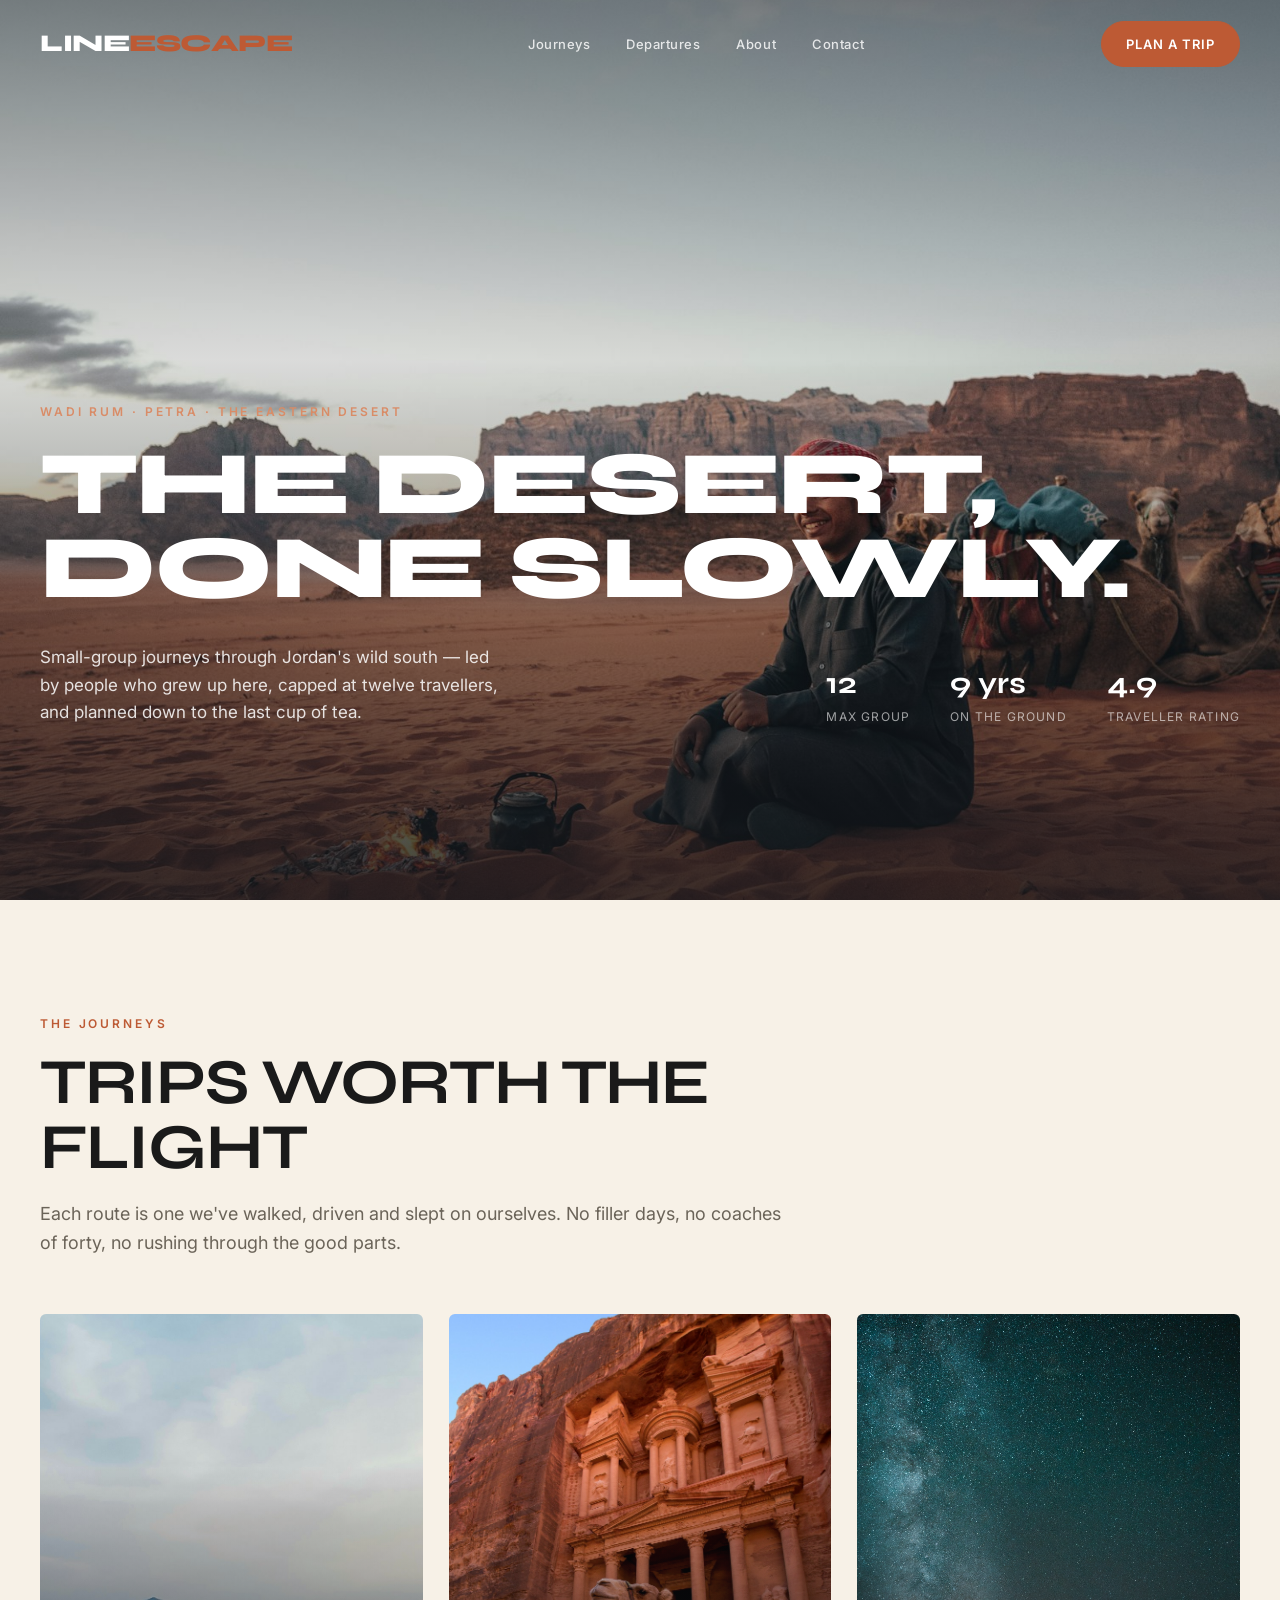
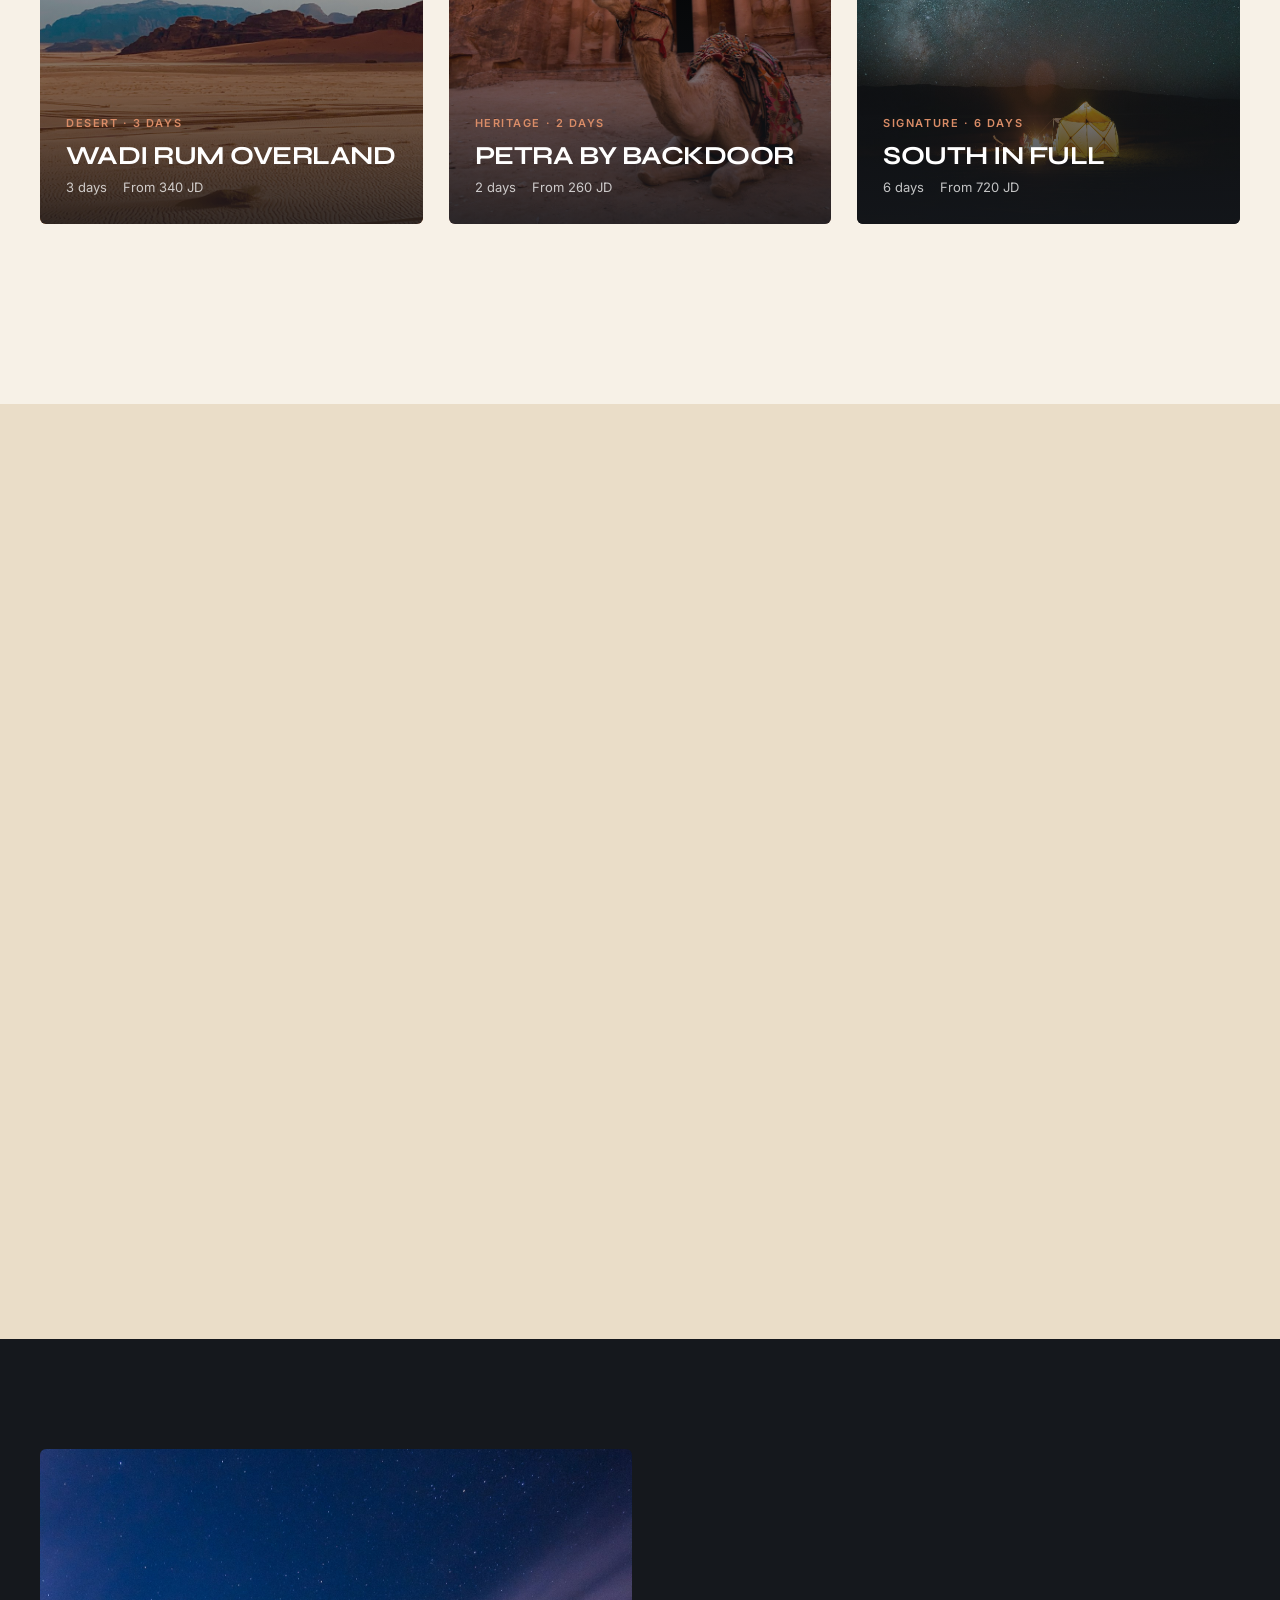
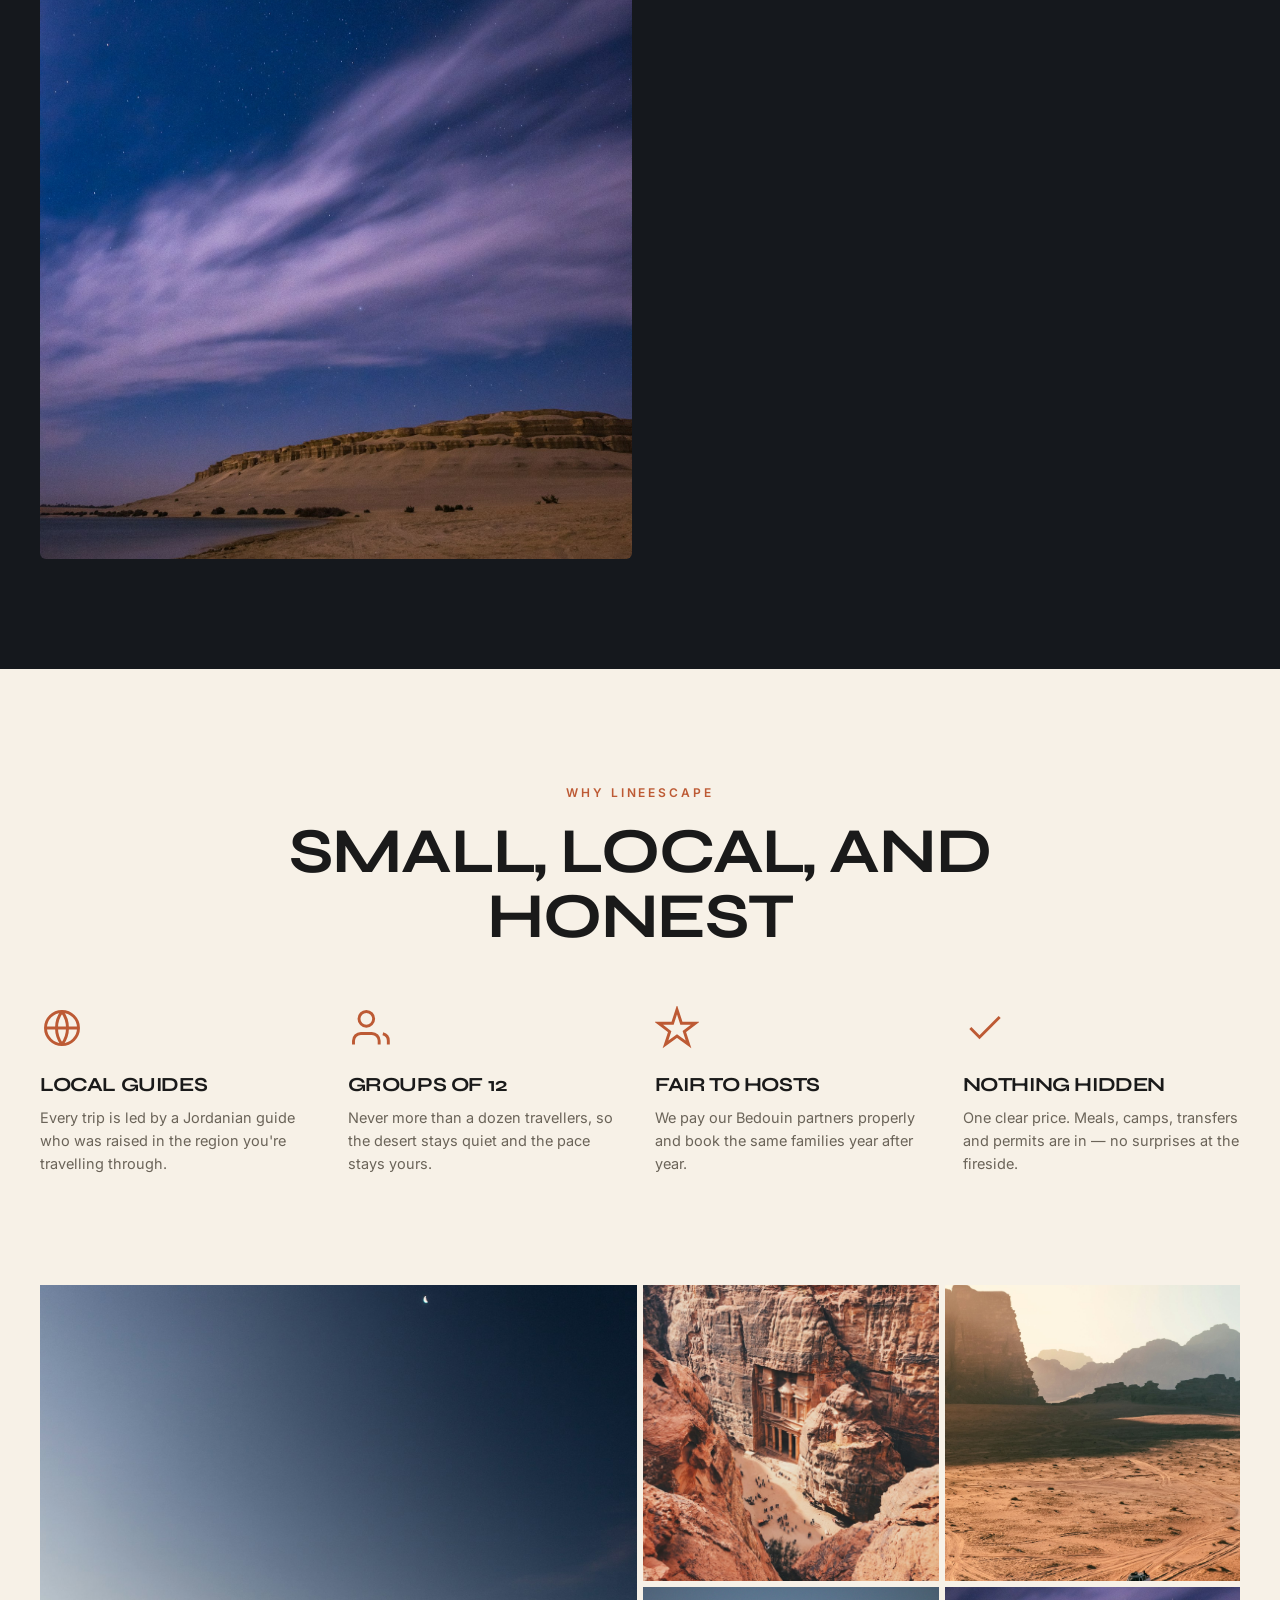
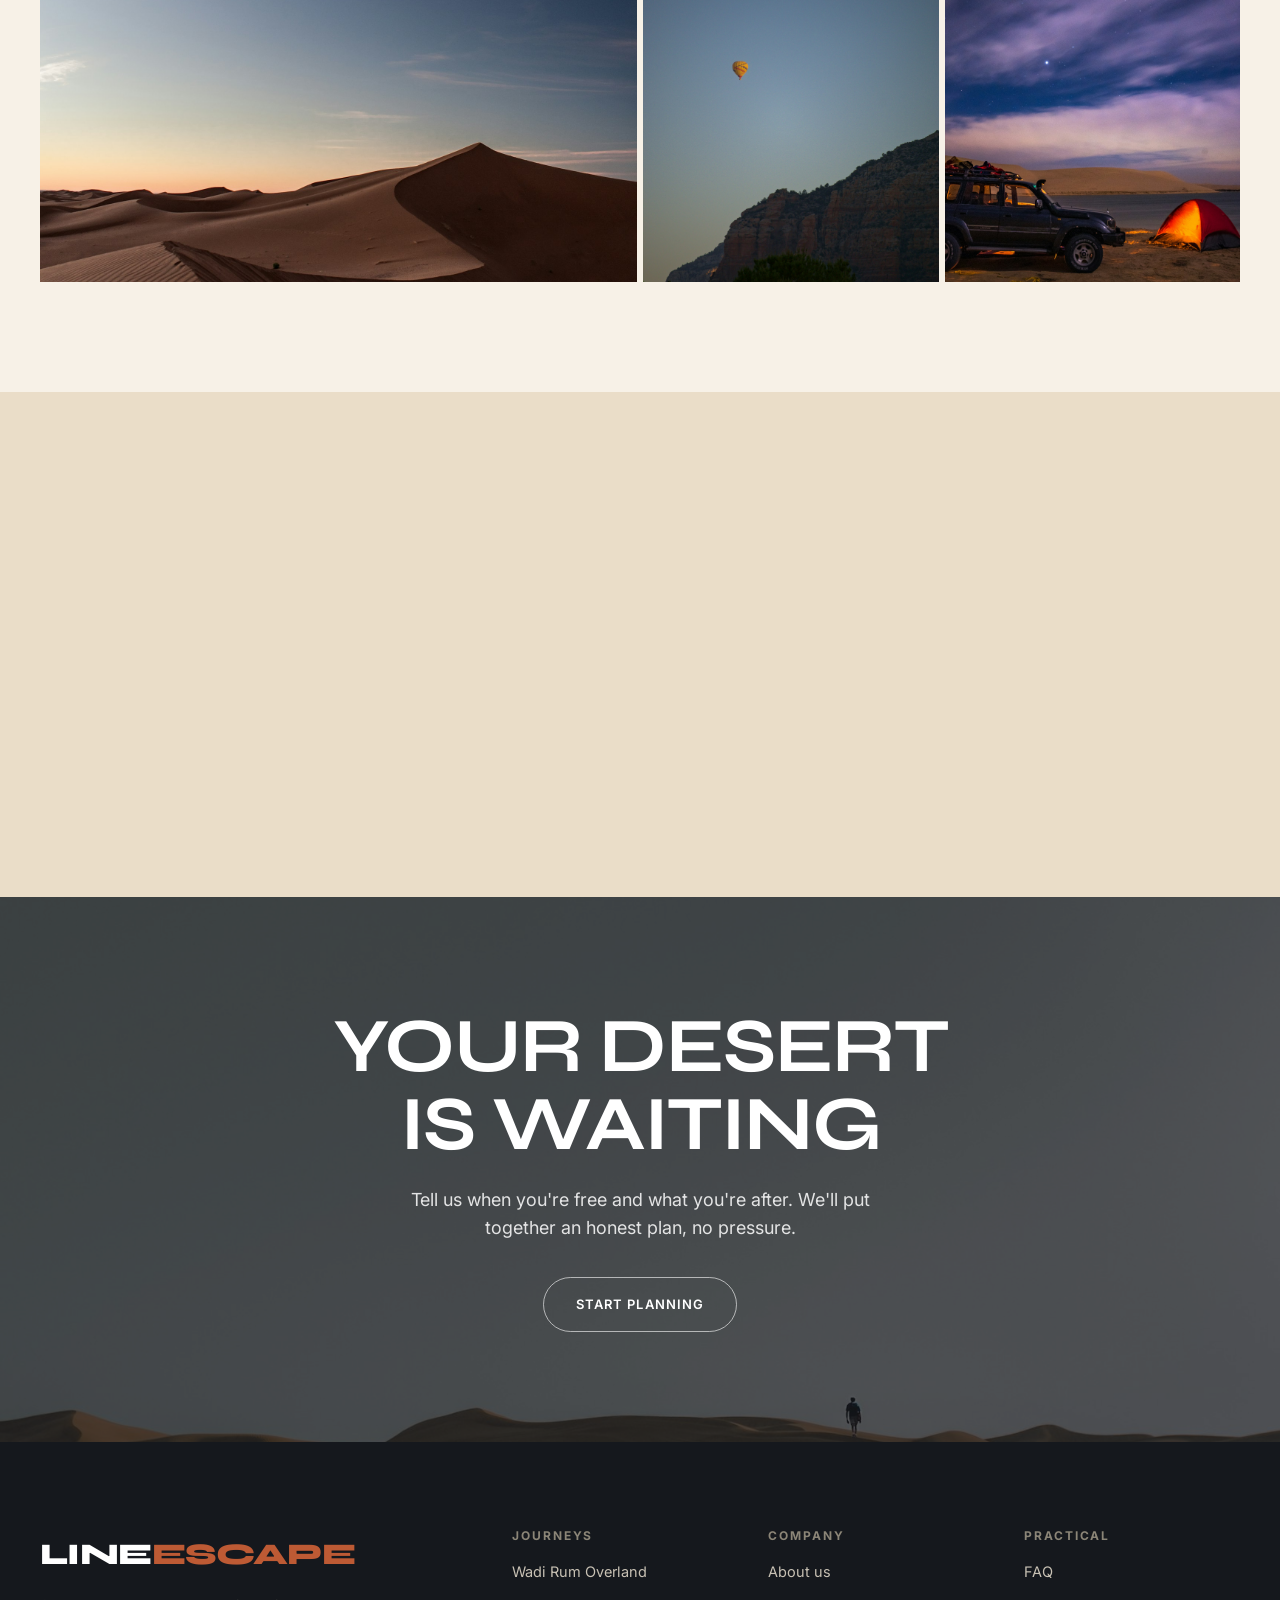
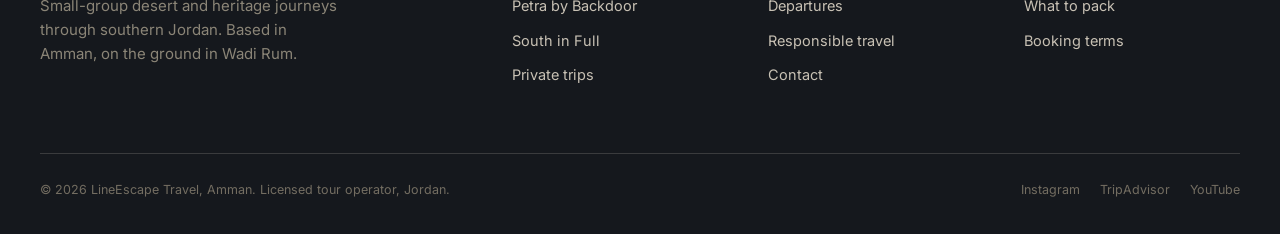
==== index.html @ 5ccf2f3d "LineEscape — desert & heritage journeys Home, journeys, departures calendar, about and enquiry. Stat" ====
<!DOCTYPE html>
<html lang="en">
<head>
<meta charset="UTF-8">
<meta name="viewport" content="width=device-width, initial-scale=1.0">
<title>LineEscape — Small-Group Desert & Heritage Journeys in Jordan</title>
<meta name="description" content="LineEscape runs small-group journeys through Wadi Rum, Petra and the Jordanian desert. Guided by locals, capped at twelve travellers, planned to the last detail.">
<meta property="og:title" content="LineEscape — Desert & Heritage Journeys">
<meta property="og:image" content="assets/img/rum-1.jpg">
<meta name="theme-color" content="#15181d">
<link rel="icon" href="assets/favicon.svg" type="image/svg+xml">
<link rel="preconnect" href="https://fonts.googleapis.com">
<link rel="preconnect" href="https://fonts.gstatic.com" crossorigin>
<link href="https://fonts.googleapis.com/css2?family=Syne:wght@600;700;800&family=Inter:wght@400;500;600&display=swap" rel="stylesheet">
<link rel="stylesheet" href="assets/css/style.css">
</head>
<body>
<header>
  <div class="wrap nav">
    <button class="burger" aria-label="Menu"><span></span><span></span><span></span></button>
    <a href="index.html" class="brand-word">Line<span>Escape</span></a>
    <nav class="nav-links">
      <a href="experiences.html">Journeys</a>
      <a href="departures.html">Departures</a>
      <a href="about.html">About</a>
      <a href="enquire.html">Contact</a>
    </nav>
    <a href="enquire.html" class="btn">Plan a trip</a>
  </div>
</header>

<!-- HERO -->
<section class="hero">
  <div class="hero-bg"><img src="assets/img/rum-1.jpg" alt="Wadi Rum desert"></div>
  <div class="wrap hero-in">
    <span class="eyebrow">Wadi Rum · Petra · The Eastern Desert</span>
    <h1 class="big">The desert,<br>done slowly.</h1>
    <div class="hero-foot">
      <p>Small-group journeys through Jordan's wild south — led by people who grew up here, capped at twelve travellers, and planned down to the last cup of tea.</p>
      <div class="hero-scroll">
        <div class="hero-stat"><div class="n">12</div><div class="l">Max group</div></div>
        <div class="hero-stat"><div class="n">9 yrs</div><div class="l">On the ground</div></div>
        <div class="hero-stat"><div class="n">4.9</div><div class="l">Traveller rating</div></div>
      </div>
    </div>
  </div>
</section>

<!-- FEATURED JOURNEYS -->
<section>
  <div class="wrap">
    <div class="sec-head">
      <span class="eyebrow" data-r>The journeys</span>
      <h2 data-r>Trips worth the flight</h2>
      <p data-r>Each route is one we've walked, driven and slept on ourselves. No filler days, no coaches of forty, no rushing through the good parts.</p>
    </div>
    <div class="exp-grid">
      <article class="exp" data-r><img src="assets/img/rum-2.jpg" alt="">
        <div class="exp-body"><span class="exp-tag">Desert · 3 days</span><h3>Wadi Rum Overland</h3><div class="exp-meta"><span>3 days</span><span>From 340 JD</span></div></div>
      </article>
      <article class="exp" data-r><img src="assets/img/petra-1.jpg" alt="">
        <div class="exp-body"><span class="exp-tag">Heritage · 2 days</span><h3>Petra by Backdoor</h3><div class="exp-meta"><span>2 days</span><span>From 260 JD</span></div></div>
      </article>
      <article class="exp" data-r><img src="assets/img/camp-1.jpg" alt="">
        <div class="exp-body"><span class="exp-tag">Signature · 6 days</span><h3>South in Full</h3><div class="exp-meta"><span>6 days</span><span>From 720 JD</span></div></div>
      </article>
    </div>
    <div style="margin-top:44px" data-r><a href="experiences.html" class="arrow-link">See all journeys <svg viewBox="0 0 24 24" fill="none" stroke="currentColor" stroke-width="2"><path d="M5 12h14M13 6l6 6-6 6"/></svg></a></div>
  </div>
</section>

<!-- DEPARTURES PREVIEW -->
<section style="background:var(--sand);padding-top:100px">
  <div class="wrap">
    <div class="sec-head">
      <span class="eyebrow" data-r>Upcoming departures</span>
      <h2 data-r>Fixed dates, small groups</h2>
      <p data-r>These are our set departures — join one and you'll travel with a handful of others. Prefer to go privately? We arrange dates on request.</p>
    </div>
    <div data-r>
      <div class="dep-row" data-type="desert">
        <div class="dep-date"><div class="d">14</div><div class="m">Sep</div></div>
        <div class="dep-name"><h3>Wadi Rum Overland</h3><p>Rum village → Burdah arch → night camp</p></div>
        <div class="dep-len">3 days</div>
        <div class="dep-spots low">3 spots left</div>
        <div class="dep-price"><div class="p">340 JD</div><div class="per">per person</div></div>
      </div>
      <div class="dep-row" data-type="heritage">
        <div class="dep-date"><div class="d">22</div><div class="m">Sep</div></div>
        <div class="dep-name"><h3>Petra by Backdoor</h3><p>The trail into Petra from the north</p></div>
        <div class="dep-len">2 days</div>
        <div class="dep-spots few">6 spots left</div>
        <div class="dep-price"><div class="p">260 JD</div><div class="per">per person</div></div>
      </div>
      <div class="dep-row" data-type="signature">
        <div class="dep-date"><div class="d">05</div><div class="m">Oct</div></div>
        <div class="dep-name"><h3>South in Full</h3><p>Dana → Petra → Wadi Rum → Aqaba</p></div>
        <div class="dep-len">6 days</div>
        <div class="dep-spots">Available</div>
        <div class="dep-price"><div class="p">720 JD</div><div class="per">per person</div></div>
      </div>
    </div>
    <div style="margin-top:44px" data-r><a href="departures.html" class="btn btn-dark">View the full calendar</a></div>
  </div>
</section>

<!-- FEATURE -->
<section class="feature">
  <div class="wrap fsplit">
    <div class="fsplit-media" data-r><img src="assets/img/camp-2.jpg" alt="Desert camp under stars"></div>
    <div data-r>
      <span class="eyebrow">The nights</span>
      <h2>Sleep under a<br>million stars</h2>
      <p>Our camps aren't the floodlit resorts you'll see on a coach tour. They're small, quiet, and set where the light pollution ends — proper black sky, a fire, and dinner cooked in the sand the old way.</p>
      <p>Bedouin hosts we've worked with for years, mattresses you'll actually sleep on, and morning coffee before the heat arrives.</p>
      <a href="experiences.html" class="arrow-link" style="color:var(--terra-soft)">How we travel <svg viewBox="0 0 24 24" fill="none" stroke="currentColor" stroke-width="2"><path d="M5 12h14M13 6l6 6-6 6"/></svg></a>
    </div>
  </div>
</section>

<!-- WHY -->
<section>
  <div class="wrap">
    <div class="sec-head center"><span class="eyebrow" data-r>Why LineEscape</span><h2 data-r>Small, local, and honest</h2></div>
    <div class="why-grid">
      <div class="why" data-r><svg class="ic" viewBox="0 0 24 24" fill="none" stroke="currentColor" stroke-width="1.6"><circle cx="12" cy="12" r="9"/><path d="M12 3a15 15 0 0 1 0 18M12 3a15 15 0 0 0 0 18M3 12h18"/></svg><h3>Local guides</h3><p>Every trip is led by a Jordanian guide who was raised in the region you're travelling through.</p></div>
      <div class="why" data-r><svg class="ic" viewBox="0 0 24 24" fill="none" stroke="currentColor" stroke-width="1.6"><path d="M17 21v-2a4 4 0 0 0-4-4H7a4 4 0 0 0-4 4v2"/><circle cx="10" cy="7" r="4"/><path d="M22 21v-2a4 4 0 0 0-3-3.87"/></svg><h3>Groups of 12</h3><p>Never more than a dozen travellers, so the desert stays quiet and the pace stays yours.</p></div>
      <div class="why" data-r><svg class="ic" viewBox="0 0 24 24" fill="none" stroke="currentColor" stroke-width="1.6"><path d="M12 2l2.4 7.4H22l-6 4.5 2.3 7.1-6.3-4.6L5.7 21 8 14 2 9.4h7.6z"/></svg><h3>Fair to hosts</h3><p>We pay our Bedouin partners properly and book the same families year after year.</p></div>
      <div class="why" data-r><svg class="ic" viewBox="0 0 24 24" fill="none" stroke="currentColor" stroke-width="1.6"><path d="M20 6L9 17l-5-5"/></svg><h3>Nothing hidden</h3><p>One clear price. Meals, camps, transfers and permits are in — no surprises at the fireside.</p></div>
    </div>
  </div>
</section>

<!-- GALLERY STRIP -->
<section style="padding-top:0">
  <div class="wrap">
    <div class="strip">
      <a href="#"><img src="assets/img/dune-1.jpg" alt=""></a>
      <a href="#"><img src="assets/img/petra-2.jpg" alt=""></a>
      <a href="#"><img src="assets/img/rum-3.jpg" alt=""></a>
      <a href="#"><img src="assets/img/balloon-1.jpg" alt=""></a>
      <a href="#"><img src="assets/img/camp-3.jpg" alt=""></a>
    </div>
  </div>
</section>

<!-- TESTIMONIAL -->
<section style="background:var(--sand)">
  <div class="wrap tquote">
    <span class="eyebrow" data-r>From the road</span>
    <blockquote data-r style="margin-top:20px">“We've done a lot of trips. This is the first one where it felt like we were being shown a place, not sold one. Our guide Aymen made the whole thing.”</blockquote>
    <cite data-r>Sara & Tom — travelled the South in Full route, 2025</cite>
  </div>
</section>

<!-- CTA -->
<section class="cta">
  <div class="cta-bg"><img src="assets/img/dune-2.jpg" alt=""></div>
  <div class="wrap cta-in">
    <h2 data-r>Your desert<br>is waiting</h2>
    <p data-r>Tell us when you're free and what you're after. We'll put together an honest plan, no pressure.</p>
    <div data-r><a href="enquire.html" class="btn btn-out">Start planning</a></div>
  </div>
</section>

<footer>
  <div class="wrap">
    <div class="foot-top">
      <div class="foot-brand"><span class="brand-word">Line<span style="color:var(--terra)">Escape</span></span><p>Small-group desert and heritage journeys through southern Jordan. Based in Amman, on the ground in Wadi Rum.</p></div>
      <div class="foot-col"><h4>Journeys</h4><a href="experiences.html">Wadi Rum Overland</a><a href="experiences.html">Petra by Backdoor</a><a href="experiences.html">South in Full</a><a href="experiences.html">Private trips</a></div>
      <div class="foot-col"><h4>Company</h4><a href="about.html">About us</a><a href="departures.html">Departures</a><a href="about.html">Responsible travel</a><a href="enquire.html">Contact</a></div>
      <div class="foot-col"><h4>Practical</h4><a href="enquire.html">FAQ</a><a href="enquire.html">What to pack</a><a href="enquire.html">Booking terms</a></div>
    </div>
    <div class="foot-bottom"><span>© <span data-year>2026</span> LineEscape Travel, Amman. Licensed tour operator, Jordan.</span><div class="socials"><a href="#">Instagram</a><a href="#">TripAdvisor</a><a href="#">YouTube</a></div></div>
  </div>
</footer>
<script src="assets/js/main.js"></script>
</body>
</html>
---- assets/css/style.css ----
/* LineEscape — desert & heritage journeys. Design system. */
:root{
  --paper:#f7f1e7; --sand:#eaddc8; --dune:#d8c3a2; --night:#15181d; --night-2:#1e232b;
  --terra:#bd5a34; --terra-soft:#d98c67; --ink:#1a1a1a; --muted:#6b6459; --cream:#efe6d6;
  --line:rgba(26,26,26,.14); --line-d:rgba(247,241,231,.16);
  --disp:"Syne",system-ui,sans-serif; --sans:"Inter",system-ui,sans-serif;
  --wrap:1280px; --ease:cubic-bezier(.19,1,.22,1);
}
*{margin:0;padding:0;box-sizing:border-box}
html{scroll-behavior:smooth}
body{font-family:var(--sans);background:var(--paper);color:var(--ink);line-height:1.6;-webkit-font-smoothing:antialiased}
img{display:block;max-width:100%}
a{color:inherit;text-decoration:none}
.wrap{max-width:var(--wrap);margin:0 auto;padding:0 40px}
h1,h2,h3,h4{font-family:var(--disp);font-weight:700;line-height:1.02;letter-spacing:-.02em}
.eyebrow{font-family:var(--sans);font-size:12px;letter-spacing:.24em;text-transform:uppercase;color:var(--terra);font-weight:600}
.big{font-size:clamp(44px,7vw,104px);font-weight:800;text-transform:uppercase;letter-spacing:-.03em;line-height:.94}

.btn{display:inline-flex;align-items:center;gap:10px;font-family:var(--sans);font-size:13px;font-weight:600;letter-spacing:.08em;text-transform:uppercase;padding:16px 32px;border-radius:100px;background:var(--terra);color:#fff;border:1.5px solid var(--terra);cursor:pointer;transition:.4s var(--ease)}
.btn:hover{background:transparent;color:var(--terra)}
.btn-dark{background:var(--night);border-color:var(--night);color:var(--paper)}
.btn-dark:hover{background:transparent;color:var(--night)}
.btn-out{background:transparent;color:#fff;border-color:rgba(255,255,255,.6)}
.btn-out:hover{background:#fff;color:var(--night);border-color:#fff}
.arrow-link{display:inline-flex;align-items:center;gap:8px;font-size:13px;font-weight:600;letter-spacing:.08em;text-transform:uppercase}
.arrow-link svg{width:16px;height:16px;transition:transform .35s var(--ease)}
.arrow-link:hover svg{transform:translateX(5px)}

/* header */
header{position:absolute;top:0;left:0;right:0;z-index:50}
header.solid{position:sticky;background:var(--night);border-bottom:1px solid var(--line-d)}
.nav{display:flex;align-items:center;justify-content:space-between;height:88px;color:#fff}
.brand-word{font-family:var(--disp);font-weight:800;font-size:24px;letter-spacing:-.02em;text-transform:uppercase}
.brand-word span{color:var(--terra)}
.nav-links{display:flex;gap:36px}
.nav-links a{font-size:13px;font-weight:500;letter-spacing:.04em;color:rgba(255,255,255,.82);transition:.3s}
.nav-links a:hover,.nav-links a.active{color:#fff}
.nav .btn{padding:12px 24px}
.burger{display:none;flex-direction:column;gap:5px;background:none;border:none;cursor:pointer;padding:6px}
.burger span{width:26px;height:2px;background:#fff}

/* hero */
.hero{position:relative;min-height:100vh;display:flex;align-items:flex-end;color:#fff;overflow:hidden}
.hero-bg{position:absolute;inset:0}
.hero-bg img{width:100%;height:100%;object-fit:cover}
.hero-bg::after{content:"";position:absolute;inset:0;background:linear-gradient(180deg,rgba(21,24,29,.5) 0%,rgba(21,24,29,.15) 40%,rgba(21,24,29,.82) 100%)}
.hero-in{position:relative;z-index:2;padding-bottom:64px;width:100%}
.hero-in .eyebrow{color:var(--terra-soft)}
.hero h1{margin:18px 0 0}
.hero-foot{display:flex;justify-content:space-between;align-items:flex-end;gap:30px;margin-top:34px;flex-wrap:wrap}
.hero-foot p{max-width:42ch;font-size:17px;color:rgba(255,255,255,.85)}
.hero-scroll{display:flex;gap:40px}
.hero-stat .n{font-family:var(--disp);font-weight:700;font-size:30px}
.hero-stat .l{font-size:12px;letter-spacing:.1em;text-transform:uppercase;color:rgba(255,255,255,.6)}

section{padding:110px 0}
.sec-head{max-width:760px;margin-bottom:56px}
.sec-head.center{margin-left:auto;margin-right:auto;text-align:center}
.sec-head h2{font-size:clamp(34px,5vw,64px);text-transform:uppercase;margin:14px 0 0}
.sec-head p{font-size:18px;color:var(--muted);margin-top:20px}

/* experience cards */
.exp-grid{display:grid;grid-template-columns:repeat(3,1fr);gap:26px}
.exp{position:relative;border-radius:6px;overflow:hidden;aspect-ratio:3/4;color:#fff;display:flex;flex-direction:column;justify-content:flex-end;cursor:pointer}
.exp img{position:absolute;inset:0;width:100%;height:100%;object-fit:cover;transition:transform 1.2s var(--ease)}
.exp::after{content:"";position:absolute;inset:0;background:linear-gradient(180deg,transparent 30%,rgba(21,24,29,.85))}
.exp:hover img{transform:scale(1.07)}
.exp-body{position:relative;z-index:2;padding:26px}
.exp-tag{display:inline-block;font-size:11px;letter-spacing:.14em;text-transform:uppercase;color:var(--terra-soft);margin-bottom:10px;font-weight:600}
.exp h3{font-size:26px;text-transform:uppercase;margin-bottom:8px}
.exp-meta{font-size:13px;color:rgba(255,255,255,.75);display:flex;gap:16px}

/* big split */
.feature{background:var(--night);color:var(--paper)}
.feature .eyebrow{color:var(--terra-soft)}
.fsplit{display:grid;grid-template-columns:1.1fr 1fr;gap:70px;align-items:center}
.fsplit-media{aspect-ratio:5/6;border-radius:6px;overflow:hidden}
.fsplit-media img{width:100%;height:100%;object-fit:cover}
.fsplit h2{font-size:clamp(32px,4.4vw,56px);text-transform:uppercase;margin:16px 0 22px}
.fsplit p{color:rgba(247,241,231,.72);margin-bottom:18px}

/* departures / calendar */
.dep-tabs{display:flex;gap:8px;flex-wrap:wrap;margin-bottom:36px}
.dep-tabs button{font-family:var(--sans);font-size:13px;font-weight:600;letter-spacing:.04em;padding:11px 22px;border-radius:100px;border:1.5px solid var(--line);background:transparent;color:var(--muted);cursor:pointer;transition:.3s}
.dep-tabs button.on,.dep-tabs button:hover{background:var(--night);color:#fff;border-color:var(--night)}
.dep-row{display:grid;grid-template-columns:120px 1fr 150px 130px 150px;align-items:center;gap:24px;padding:26px 8px;border-top:1px solid var(--line);transition:background .3s}
.dep-row:last-child{border-bottom:1px solid var(--line)}
.dep-row:hover{background:var(--sand)}
.dep-date{font-family:var(--disp);font-weight:700}
.dep-date .d{font-size:30px;line-height:1}
.dep-date .m{font-size:13px;letter-spacing:.1em;text-transform:uppercase;color:var(--muted)}
.dep-name h3{font-size:22px;text-transform:uppercase;margin-bottom:4px}
.dep-name p{font-size:13.5px;color:var(--muted)}
.dep-len{font-size:14px;color:var(--muted)}
.dep-spots{font-size:13px;font-weight:600}
.dep-spots.low{color:var(--terra)}
.dep-spots.few{color:#b8860b}
.dep-price{text-align:right}
.dep-price .p{font-family:var(--disp);font-weight:700;font-size:22px}
.dep-price .per{font-size:12px;color:var(--muted)}
.dep-cta{text-align:right}

/* why / steps */
.why-grid{display:grid;grid-template-columns:repeat(4,1fr);gap:30px}
.why h3{font-size:20px;text-transform:uppercase;margin:18px 0 10px}
.why p{font-size:14.5px;color:var(--muted)}
.why .ic{width:44px;height:44px;color:var(--terra)}
.feature .why p{color:rgba(247,241,231,.7)}
.feature .why-grid{border-top:1px solid var(--line-d);padding-top:48px}

/* gallery strip */
.strip{display:grid;grid-template-columns:repeat(4,1fr);gap:6px}
.strip img{width:100%;height:100%;aspect-ratio:1;object-fit:cover}
.strip a:first-child{grid-column:span 2;grid-row:span 2}

/* testimonial */
.tquote{max-width:900px;margin:0 auto;text-align:center}
.tquote blockquote{font-family:var(--disp);font-weight:600;font-size:clamp(24px,3.2vw,40px);line-height:1.2;text-transform:none}
.tquote cite{display:block;margin-top:28px;font-style:normal;font-size:12px;letter-spacing:.16em;text-transform:uppercase;color:var(--muted)}

/* CTA band */
.cta{position:relative;color:#fff;text-align:center;overflow:hidden}
.cta-bg{position:absolute;inset:0}
.cta-bg img{width:100%;height:100%;object-fit:cover}
.cta-bg::after{content:"";position:absolute;inset:0;background:rgba(21,24,29,.7)}
.cta-in{position:relative;z-index:2}
.cta h2{font-size:clamp(36px,6vw,80px);text-transform:uppercase;margin-bottom:22px}
.cta p{max-width:44ch;margin:0 auto 34px;color:rgba(255,255,255,.85);font-size:18px}

/* footer */
footer{background:var(--night);color:#c8c1b4;padding:88px 0 34px}
.foot-top{display:grid;grid-template-columns:2fr 1fr 1fr 1fr;gap:40px;padding-bottom:56px;border-bottom:1px solid var(--line-d)}
.foot-brand .brand-word{color:#fff;font-size:30px;margin-bottom:16px;display:inline-block}
.foot-brand p{color:#8b8577;max-width:34ch;font-size:15px}
.foot-col h4{font-family:var(--sans);font-size:12px;letter-spacing:.16em;text-transform:uppercase;color:#8b8577;margin-bottom:18px}
.foot-col a{display:block;color:#c8c1b4;font-size:14.5px;margin-bottom:11px;transition:.3s}
.foot-col a:hover{color:var(--terra-soft)}
.foot-bottom{display:flex;justify-content:space-between;padding-top:26px;font-size:12.5px;color:#736d61;flex-wrap:wrap;gap:12px}
.foot-bottom .socials{display:flex;gap:20px}

/* page hero */
.page-hero{background:var(--night);color:#fff;padding:150px 0 80px;text-align:center}
.page-hero .eyebrow{color:var(--terra-soft)}
.page-hero h1{font-size:clamp(44px,7vw,88px);text-transform:uppercase;margin:16px 0 14px}
.page-hero p{max-width:56ch;margin:0 auto;color:rgba(255,255,255,.8);font-size:18px}

/* forms */
.cgrid{display:grid;grid-template-columns:1fr 1fr;gap:70px}
.field{margin-bottom:20px}
.field label{display:block;font-size:12px;letter-spacing:.1em;text-transform:uppercase;color:var(--muted);margin-bottom:8px;font-weight:600}
.field input,.field textarea,.field select{width:100%;padding:14px 16px;border:1.5px solid var(--line);background:#fff;font:inherit;font-size:15px;border-radius:4px}
.field input:focus,.field textarea:focus,.field select:focus{outline:none;border-color:var(--terra)}
.info-row{display:flex;gap:14px;margin-bottom:26px}
.info-row svg{width:22px;height:22px;color:var(--terra);flex:none;margin-top:2px}
.info-row h4{font-family:var(--sans);font-size:13px;letter-spacing:.08em;text-transform:uppercase;margin-bottom:5px}
.info-row p{color:var(--muted);font-size:15px}

[data-r]{opacity:0;transform:translateY(26px);transition:opacity .9s var(--ease),transform .9s var(--ease)}
[data-r].in{opacity:1;transform:none}

@media(max-width:1000px){
  .exp-grid,.why-grid{grid-template-columns:repeat(2,1fr)}
  .fsplit,.cgrid{grid-template-columns:1fr;gap:40px}
  .dep-row{grid-template-columns:90px 1fr auto;gap:16px}
  .dep-len,.dep-spots{display:none}
  .foot-top{grid-template-columns:1fr 1fr}
}
@media(max-width:640px){
  .wrap{padding:0 22px}
  .nav-links,.nav .btn{display:none}
  .burger{display:flex}
  section{padding:72px 0}
  .exp-grid,.why-grid,.strip,.foot-top{grid-template-columns:1fr}
  .strip a:first-child{grid-column:auto;grid-row:auto}
  .dep-row{grid-template-columns:70px 1fr;gap:14px}
  .dep-price,.dep-cta{grid-column:2}
  .mobile-open .nav-links{display:flex;position:absolute;top:88px;left:0;right:0;flex-direction:column;background:var(--night);padding:24px 22px;gap:18px}
}
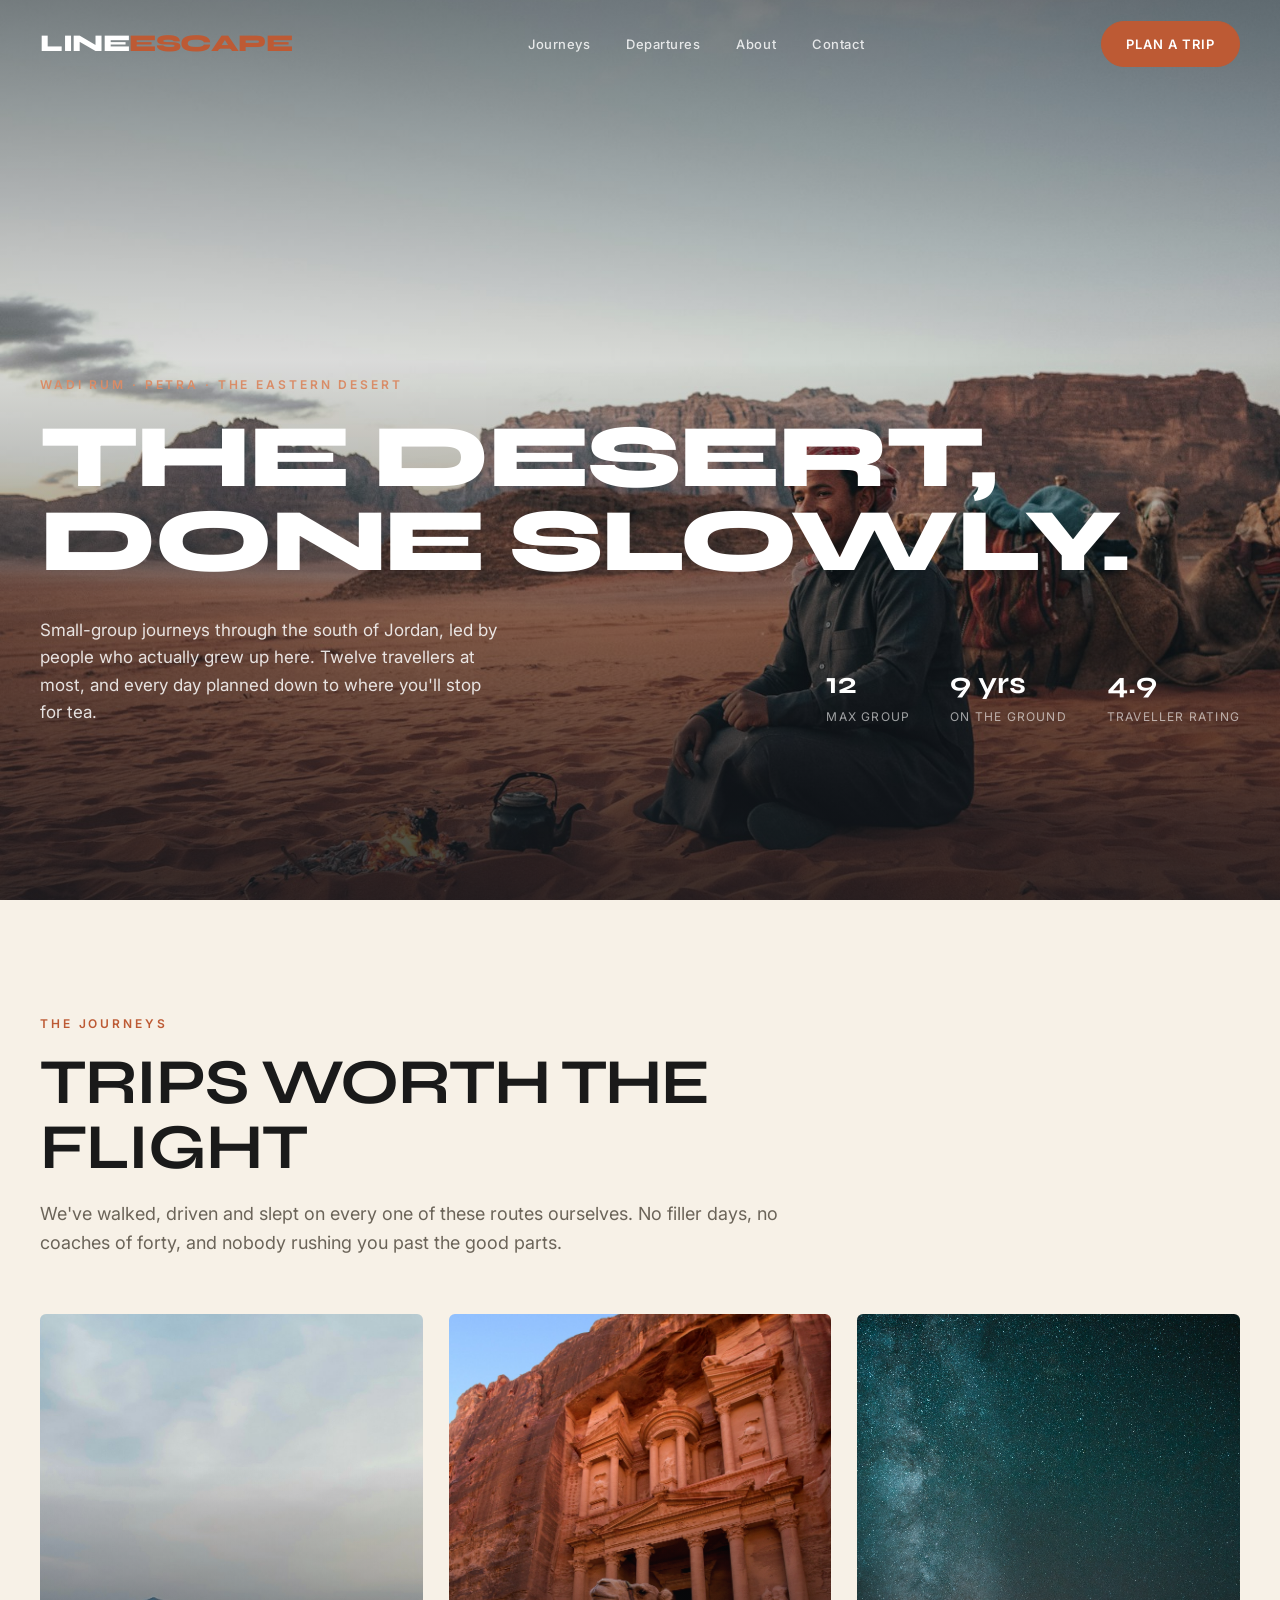
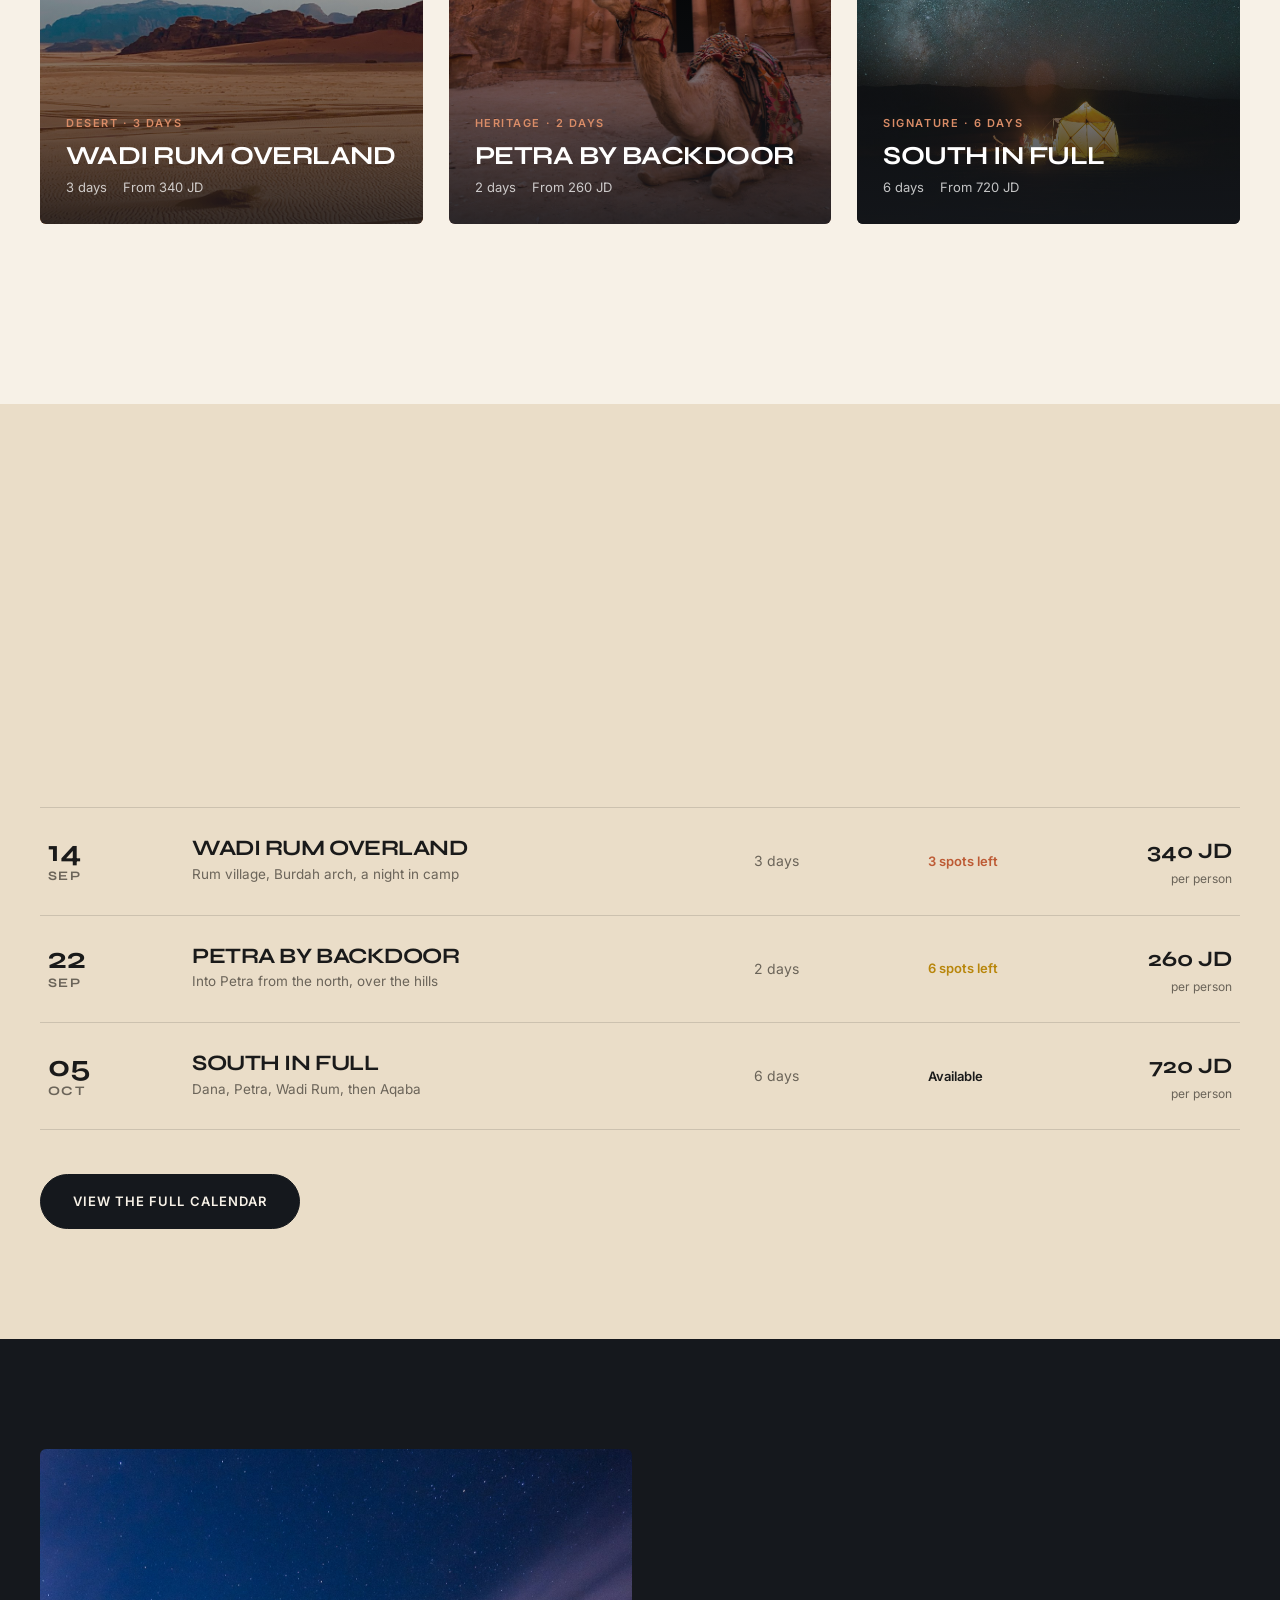
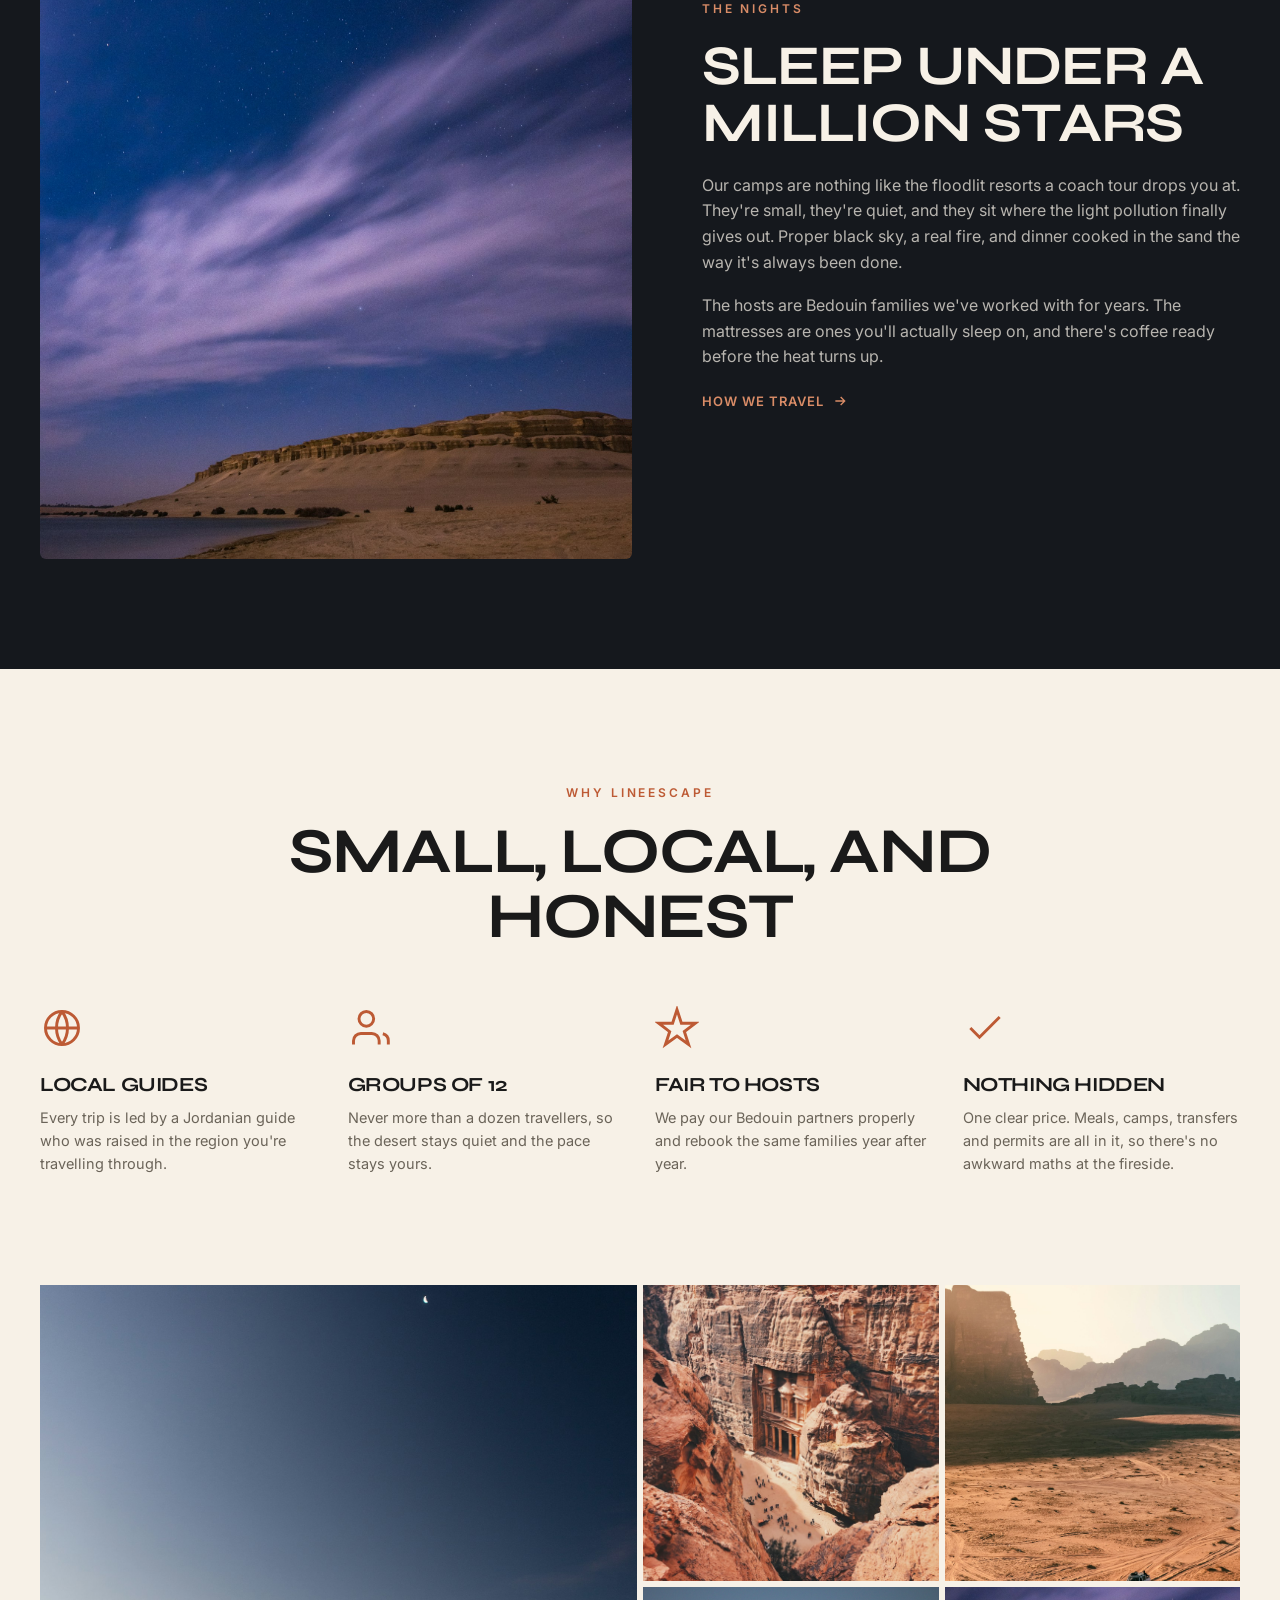
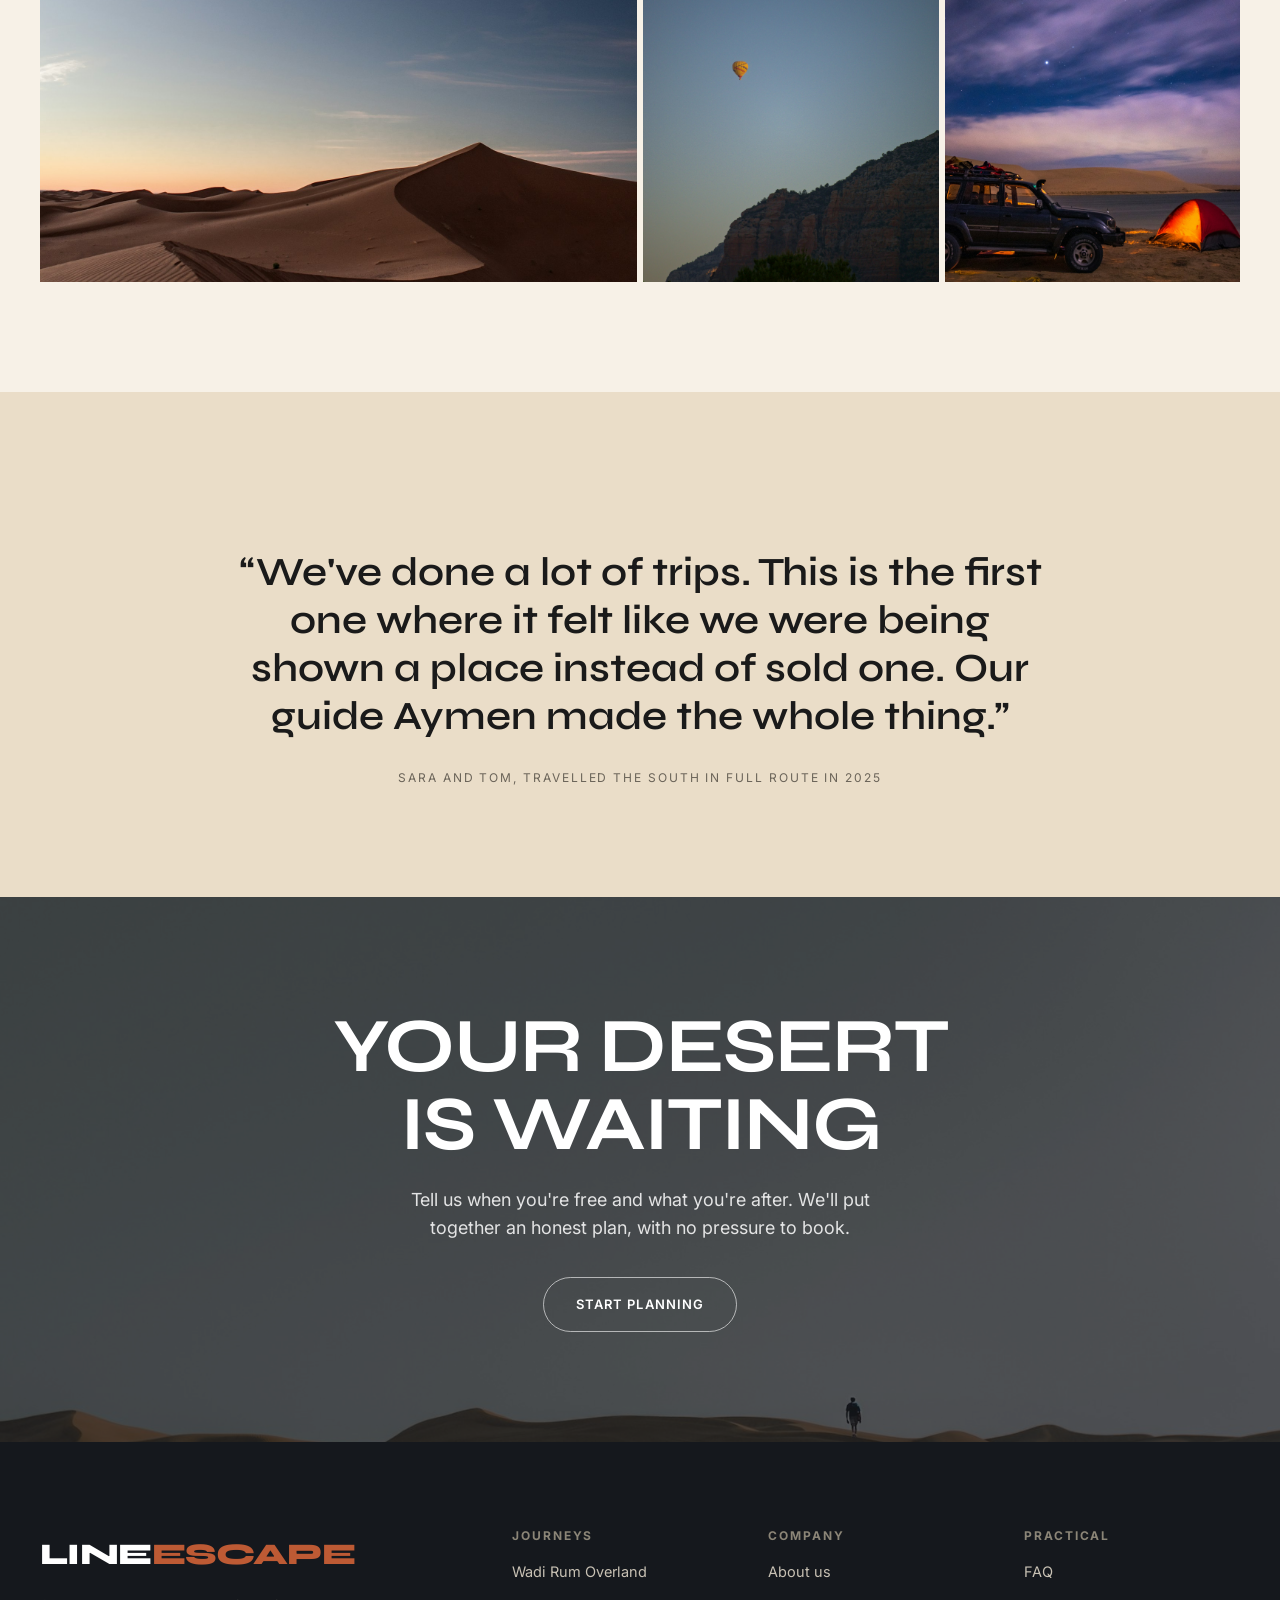
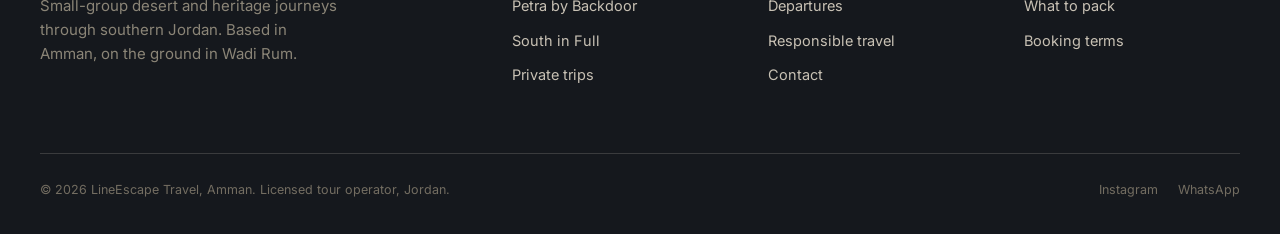
==== commit d49701c1: "De-AI the copy; fix dead links and dashes - Rewrite the homepage voice and sharpen templated lines a" ====
--- a/index.html
+++ b/index.html
@@ -3,9 +3,9 @@
 <head>
 <meta charset="UTF-8">
 <meta name="viewport" content="width=device-width, initial-scale=1.0">
-<title>LineEscape — Small-Group Desert & Heritage Journeys in Jordan</title>
+<title>LineEscape - Small-Group Desert &amp; Heritage Journeys in Jordan</title>
 <meta name="description" content="LineEscape runs small-group journeys through Wadi Rum, Petra and the Jordanian desert. Guided by locals, capped at twelve travellers, planned to the last detail.">
-<meta property="og:title" content="LineEscape — Desert & Heritage Journeys">
+<meta property="og:title" content="LineEscape - Desert &amp; Heritage Journeys">
 <meta property="og:image" content="assets/img/rum-1.jpg">
 <meta name="theme-color" content="#15181d">
 <link rel="icon" href="assets/favicon.svg" type="image/svg+xml">
@@ -31,12 +31,12 @@
 
 <!-- HERO -->
 <section class="hero">
-  <div class="hero-bg"><img src="assets/img/rum-1.jpg" alt="Wadi Rum desert"></div>
+  <div class="hero-bg"><img src="assets/img/rum-1.jpg" alt="Sandstone cliffs and red sand in Wadi Rum"></div>
   <div class="wrap hero-in">
     <span class="eyebrow">Wadi Rum · Petra · The Eastern Desert</span>
     <h1 class="big">The desert,<br>done slowly.</h1>
     <div class="hero-foot">
-      <p>Small-group journeys through Jordan's wild south — led by people who grew up here, capped at twelve travellers, and planned down to the last cup of tea.</p>
+      <p>Small-group journeys through the south of Jordan, led by people who actually grew up here. Twelve travellers at most, and every day planned down to where you'll stop for tea.</p>
       <div class="hero-scroll">
         <div class="hero-stat"><div class="n">12</div><div class="l">Max group</div></div>
         <div class="hero-stat"><div class="n">9 yrs</div><div class="l">On the ground</div></div>
@@ -52,16 +52,16 @@
     <div class="sec-head">
       <span class="eyebrow" data-r>The journeys</span>
       <h2 data-r>Trips worth the flight</h2>
-      <p data-r>Each route is one we've walked, driven and slept on ourselves. No filler days, no coaches of forty, no rushing through the good parts.</p>
+      <p data-r>We've walked, driven and slept on every one of these routes ourselves. No filler days, no coaches of forty, and nobody rushing you past the good parts.</p>
     </div>
     <div class="exp-grid">
-      <article class="exp" data-r><img src="assets/img/rum-2.jpg" alt="">
+      <article class="exp" data-r><img src="assets/img/rum-2.jpg" alt="A 4x4 crossing the dunes of Wadi Rum">
         <div class="exp-body"><span class="exp-tag">Desert · 3 days</span><h3>Wadi Rum Overland</h3><div class="exp-meta"><span>3 days</span><span>From 340 JD</span></div></div>
       </article>
-      <article class="exp" data-r><img src="assets/img/petra-1.jpg" alt="">
+      <article class="exp" data-r><img src="assets/img/petra-1.jpg" alt="The rock-cut facades of Petra">
         <div class="exp-body"><span class="exp-tag">Heritage · 2 days</span><h3>Petra by Backdoor</h3><div class="exp-meta"><span>2 days</span><span>From 260 JD</span></div></div>
       </article>
-      <article class="exp" data-r><img src="assets/img/camp-1.jpg" alt="">
+      <article class="exp" data-r><img src="assets/img/camp-1.jpg" alt="A small desert camp at dusk">
         <div class="exp-body"><span class="exp-tag">Signature · 6 days</span><h3>South in Full</h3><div class="exp-meta"><span>6 days</span><span>From 720 JD</span></div></div>
       </article>
     </div>
@@ -75,26 +75,26 @@
     <div class="sec-head">
       <span class="eyebrow" data-r>Upcoming departures</span>
       <h2 data-r>Fixed dates, small groups</h2>
-      <p data-r>These are our set departures — join one and you'll travel with a handful of others. Prefer to go privately? We arrange dates on request.</p>
+      <p data-r>These are our set departures. Join one and you'll travel with a handful of others. Would rather go privately? We arrange your own dates on request.</p>
     </div>
     <div data-r>
       <div class="dep-row" data-type="desert">
         <div class="dep-date"><div class="d">14</div><div class="m">Sep</div></div>
-        <div class="dep-name"><h3>Wadi Rum Overland</h3><p>Rum village → Burdah arch → night camp</p></div>
+        <div class="dep-name"><h3>Wadi Rum Overland</h3><p>Rum village, Burdah arch, a night in camp</p></div>
         <div class="dep-len">3 days</div>
         <div class="dep-spots low">3 spots left</div>
         <div class="dep-price"><div class="p">340 JD</div><div class="per">per person</div></div>
       </div>
       <div class="dep-row" data-type="heritage">
         <div class="dep-date"><div class="d">22</div><div class="m">Sep</div></div>
-        <div class="dep-name"><h3>Petra by Backdoor</h3><p>The trail into Petra from the north</p></div>
+        <div class="dep-name"><h3>Petra by Backdoor</h3><p>Into Petra from the north, over the hills</p></div>
         <div class="dep-len">2 days</div>
         <div class="dep-spots few">6 spots left</div>
         <div class="dep-price"><div class="p">260 JD</div><div class="per">per person</div></div>
       </div>
       <div class="dep-row" data-type="signature">
         <div class="dep-date"><div class="d">05</div><div class="m">Oct</div></div>
-        <div class="dep-name"><h3>South in Full</h3><p>Dana → Petra → Wadi Rum → Aqaba</p></div>
+        <div class="dep-name"><h3>South in Full</h3><p>Dana, Petra, Wadi Rum, then Aqaba</p></div>
         <div class="dep-len">6 days</div>
         <div class="dep-spots">Available</div>
         <div class="dep-price"><div class="p">720 JD</div><div class="per">per person</div></div>
@@ -107,12 +107,12 @@
 <!-- FEATURE -->
 <section class="feature">
   <div class="wrap fsplit">
-    <div class="fsplit-media" data-r><img src="assets/img/camp-2.jpg" alt="Desert camp under stars"></div>
+    <div class="fsplit-media" data-r><img src="assets/img/camp-2.jpg" alt="A desert camp under a sky full of stars"></div>
     <div data-r>
       <span class="eyebrow">The nights</span>
       <h2>Sleep under a<br>million stars</h2>
-      <p>Our camps aren't the floodlit resorts you'll see on a coach tour. They're small, quiet, and set where the light pollution ends — proper black sky, a fire, and dinner cooked in the sand the old way.</p>
-      <p>Bedouin hosts we've worked with for years, mattresses you'll actually sleep on, and morning coffee before the heat arrives.</p>
+      <p>Our camps are nothing like the floodlit resorts a coach tour drops you at. They're small, they're quiet, and they sit where the light pollution finally gives out. Proper black sky, a real fire, and dinner cooked in the sand the way it's always been done.</p>
+      <p>The hosts are Bedouin families we've worked with for years. The mattresses are ones you'll actually sleep on, and there's coffee ready before the heat turns up.</p>
       <a href="experiences.html" class="arrow-link" style="color:var(--terra-soft)">How we travel <svg viewBox="0 0 24 24" fill="none" stroke="currentColor" stroke-width="2"><path d="M5 12h14M13 6l6 6-6 6"/></svg></a>
     </div>
   </div>
@@ -125,8 +125,8 @@
     <div class="why-grid">
       <div class="why" data-r><svg class="ic" viewBox="0 0 24 24" fill="none" stroke="currentColor" stroke-width="1.6"><circle cx="12" cy="12" r="9"/><path d="M12 3a15 15 0 0 1 0 18M12 3a15 15 0 0 0 0 18M3 12h18"/></svg><h3>Local guides</h3><p>Every trip is led by a Jordanian guide who was raised in the region you're travelling through.</p></div>
       <div class="why" data-r><svg class="ic" viewBox="0 0 24 24" fill="none" stroke="currentColor" stroke-width="1.6"><path d="M17 21v-2a4 4 0 0 0-4-4H7a4 4 0 0 0-4 4v2"/><circle cx="10" cy="7" r="4"/><path d="M22 21v-2a4 4 0 0 0-3-3.87"/></svg><h3>Groups of 12</h3><p>Never more than a dozen travellers, so the desert stays quiet and the pace stays yours.</p></div>
-      <div class="why" data-r><svg class="ic" viewBox="0 0 24 24" fill="none" stroke="currentColor" stroke-width="1.6"><path d="M12 2l2.4 7.4H22l-6 4.5 2.3 7.1-6.3-4.6L5.7 21 8 14 2 9.4h7.6z"/></svg><h3>Fair to hosts</h3><p>We pay our Bedouin partners properly and book the same families year after year.</p></div>
-      <div class="why" data-r><svg class="ic" viewBox="0 0 24 24" fill="none" stroke="currentColor" stroke-width="1.6"><path d="M20 6L9 17l-5-5"/></svg><h3>Nothing hidden</h3><p>One clear price. Meals, camps, transfers and permits are in — no surprises at the fireside.</p></div>
+      <div class="why" data-r><svg class="ic" viewBox="0 0 24 24" fill="none" stroke="currentColor" stroke-width="1.6"><path d="M12 2l2.4 7.4H22l-6 4.5 2.3 7.1-6.3-4.6L5.7 21 8 14 2 9.4h7.6z"/></svg><h3>Fair to hosts</h3><p>We pay our Bedouin partners properly and rebook the same families year after year.</p></div>
+      <div class="why" data-r><svg class="ic" viewBox="0 0 24 24" fill="none" stroke="currentColor" stroke-width="1.6"><path d="M20 6L9 17l-5-5"/></svg><h3>Nothing hidden</h3><p>One clear price. Meals, camps, transfers and permits are all in it, so there's no awkward maths at the fireside.</p></div>
     </div>
   </div>
 </section>
@@ -135,11 +135,11 @@
 <section style="padding-top:0">
   <div class="wrap">
     <div class="strip">
-      <a href="#"><img src="assets/img/dune-1.jpg" alt=""></a>
-      <a href="#"><img src="assets/img/petra-2.jpg" alt=""></a>
-      <a href="#"><img src="assets/img/rum-3.jpg" alt=""></a>
-      <a href="#"><img src="assets/img/balloon-1.jpg" alt=""></a>
-      <a href="#"><img src="assets/img/camp-3.jpg" alt=""></a>
+      <a href="experiences.html"><img src="assets/img/dune-1.jpg" alt="Wind-carved dunes"></a>
+      <a href="experiences.html"><img src="assets/img/petra-2.jpg" alt="A quiet corner of Petra"></a>
+      <a href="experiences.html"><img src="assets/img/rum-3.jpg" alt="Rock formations in Wadi Rum"></a>
+      <a href="experiences.html"><img src="assets/img/balloon-1.jpg" alt="A hot-air balloon over the desert at dawn"></a>
+      <a href="experiences.html"><img src="assets/img/camp-3.jpg" alt="Inside a desert camp tent"></a>
     </div>
   </div>
 </section>
@@ -148,8 +148,8 @@
 <section style="background:var(--sand)">
   <div class="wrap tquote">
     <span class="eyebrow" data-r>From the road</span>
-    <blockquote data-r style="margin-top:20px">“We've done a lot of trips. This is the first one where it felt like we were being shown a place, not sold one. Our guide Aymen made the whole thing.”</blockquote>
-    <cite data-r>Sara & Tom — travelled the South in Full route, 2025</cite>
+    <blockquote data-r style="margin-top:20px">“We've done a lot of trips. This is the first one where it felt like we were being shown a place instead of sold one. Our guide Aymen made the whole thing.”</blockquote>
+    <cite data-r>Sara and Tom, travelled the South in Full route in 2025</cite>
   </div>
 </section>
 
@@ -158,7 +158,7 @@
   <div class="cta-bg"><img src="assets/img/dune-2.jpg" alt=""></div>
   <div class="wrap cta-in">
     <h2 data-r>Your desert<br>is waiting</h2>
-    <p data-r>Tell us when you're free and what you're after. We'll put together an honest plan, no pressure.</p>
+    <p data-r>Tell us when you're free and what you're after. We'll put together an honest plan, with no pressure to book.</p>
     <div data-r><a href="enquire.html" class="btn btn-out">Start planning</a></div>
   </div>
 </section>
@@ -171,7 +171,7 @@
       <div class="foot-col"><h4>Company</h4><a href="about.html">About us</a><a href="departures.html">Departures</a><a href="about.html">Responsible travel</a><a href="enquire.html">Contact</a></div>
       <div class="foot-col"><h4>Practical</h4><a href="enquire.html">FAQ</a><a href="enquire.html">What to pack</a><a href="enquire.html">Booking terms</a></div>
     </div>
-    <div class="foot-bottom"><span>© <span data-year>2026</span> LineEscape Travel, Amman. Licensed tour operator, Jordan.</span><div class="socials"><a href="#">Instagram</a><a href="#">TripAdvisor</a><a href="#">YouTube</a></div></div>
+    <div class="foot-bottom"><span>© <span data-year>2026</span> LineEscape Travel, Amman. Licensed tour operator, Jordan.</span><div class="socials"><a href="https://instagram.com/lineescape.jo" target="_blank" rel="noopener">Instagram</a><a href="https://wa.me/962790124455" target="_blank" rel="noopener">WhatsApp</a></div></div>
   </div>
 </footer>
 <script src="assets/js/main.js"></script>
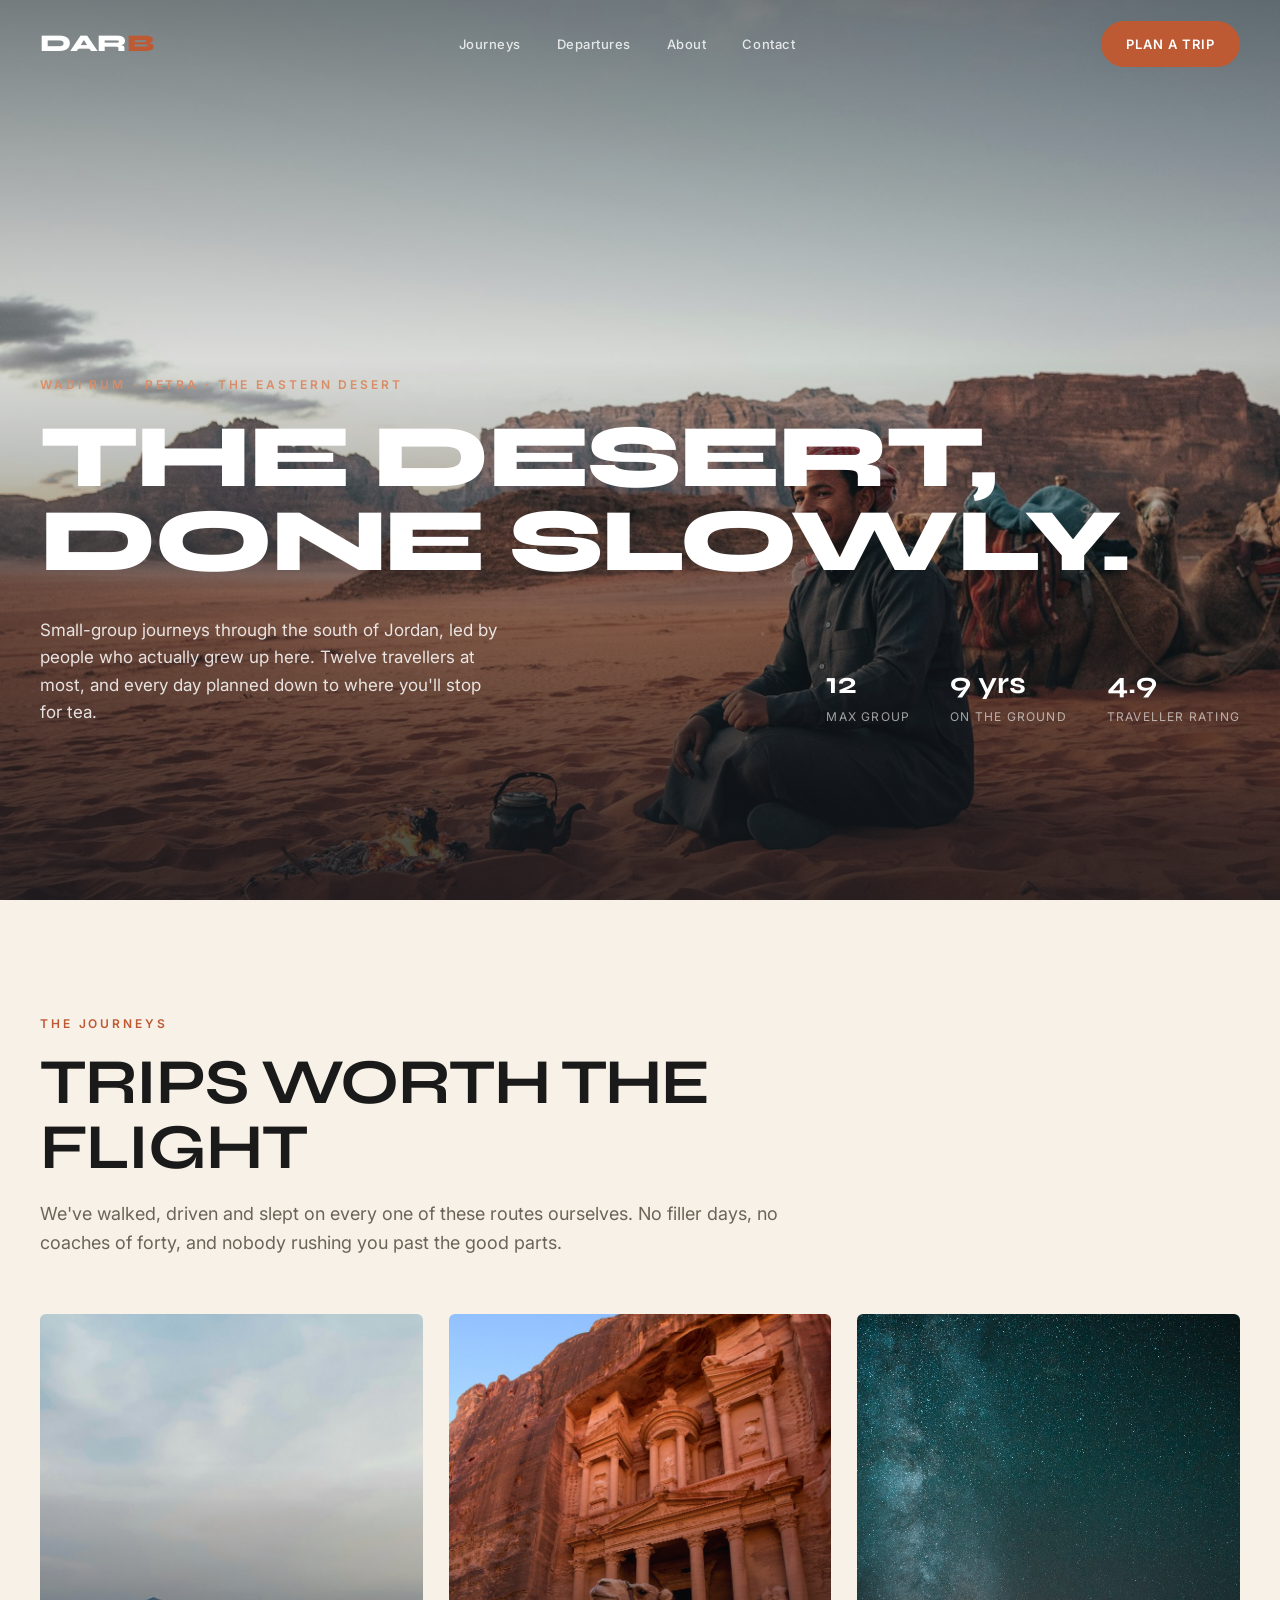
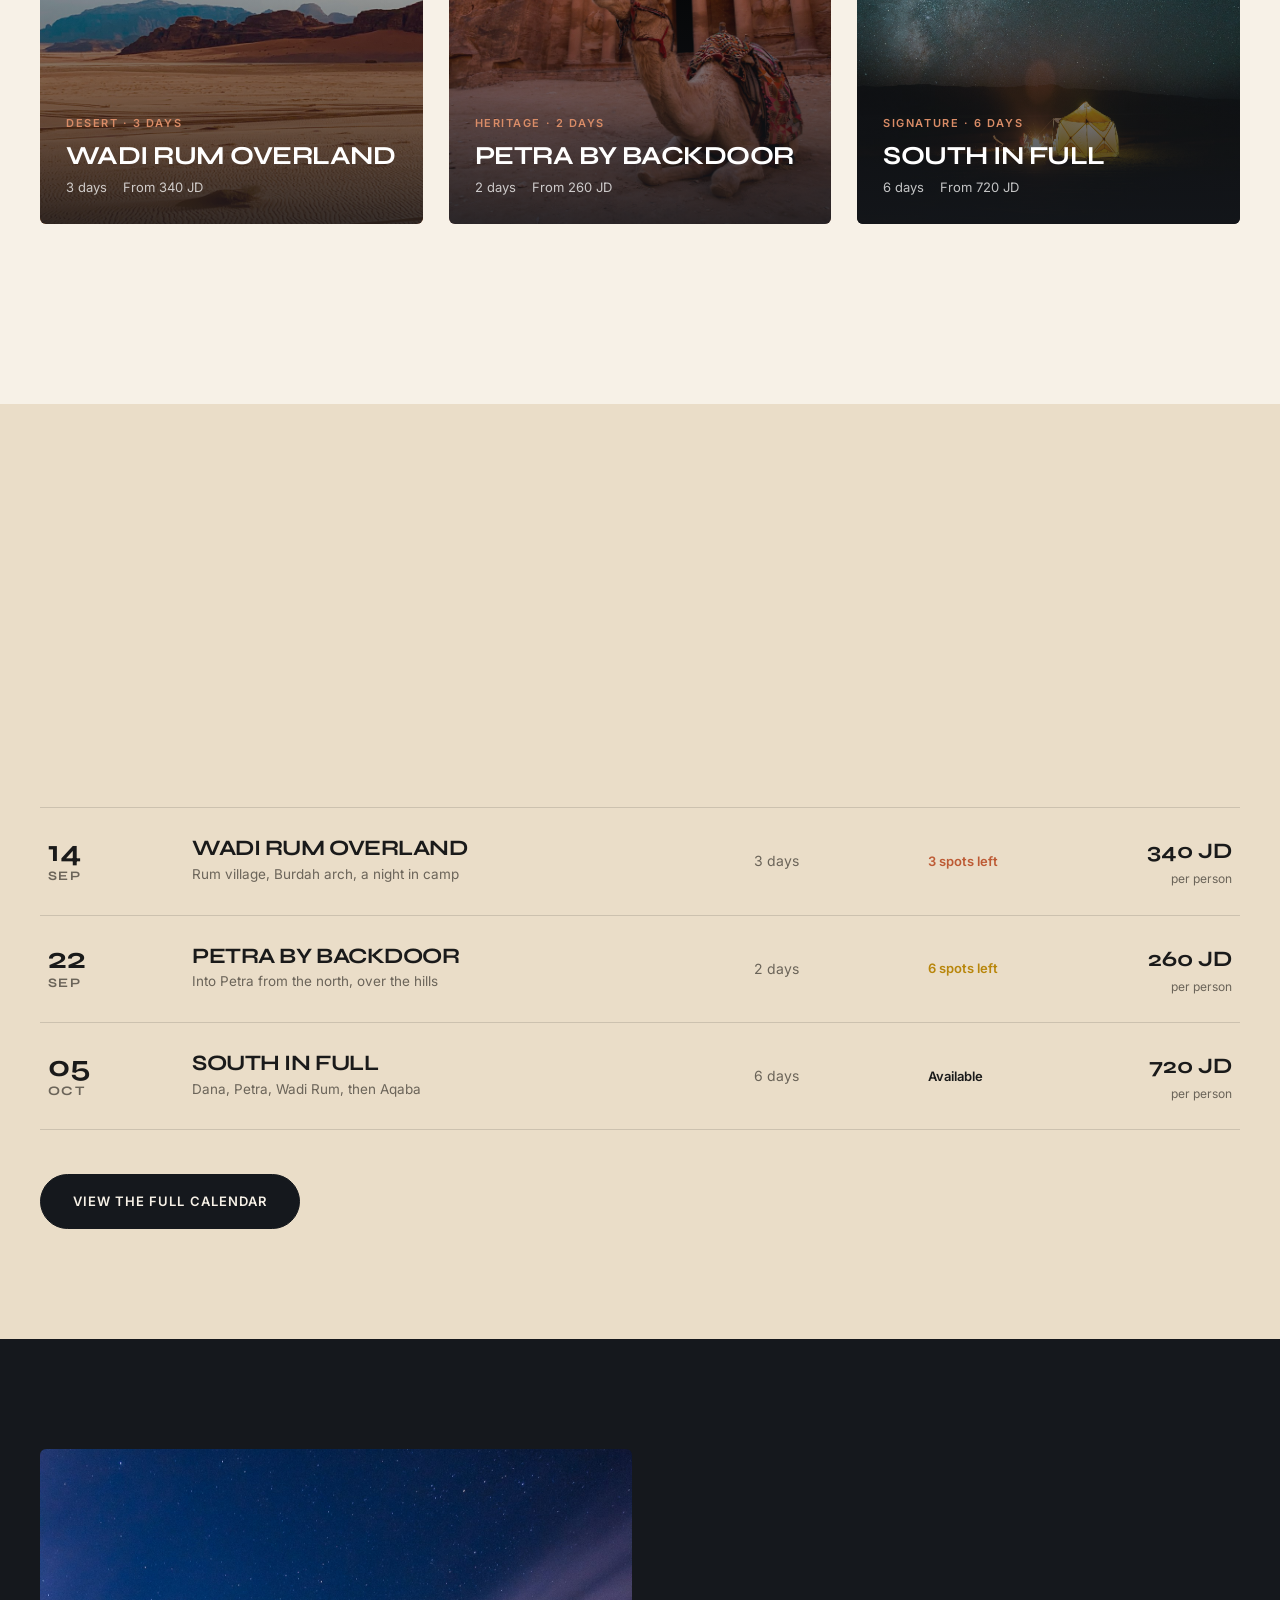
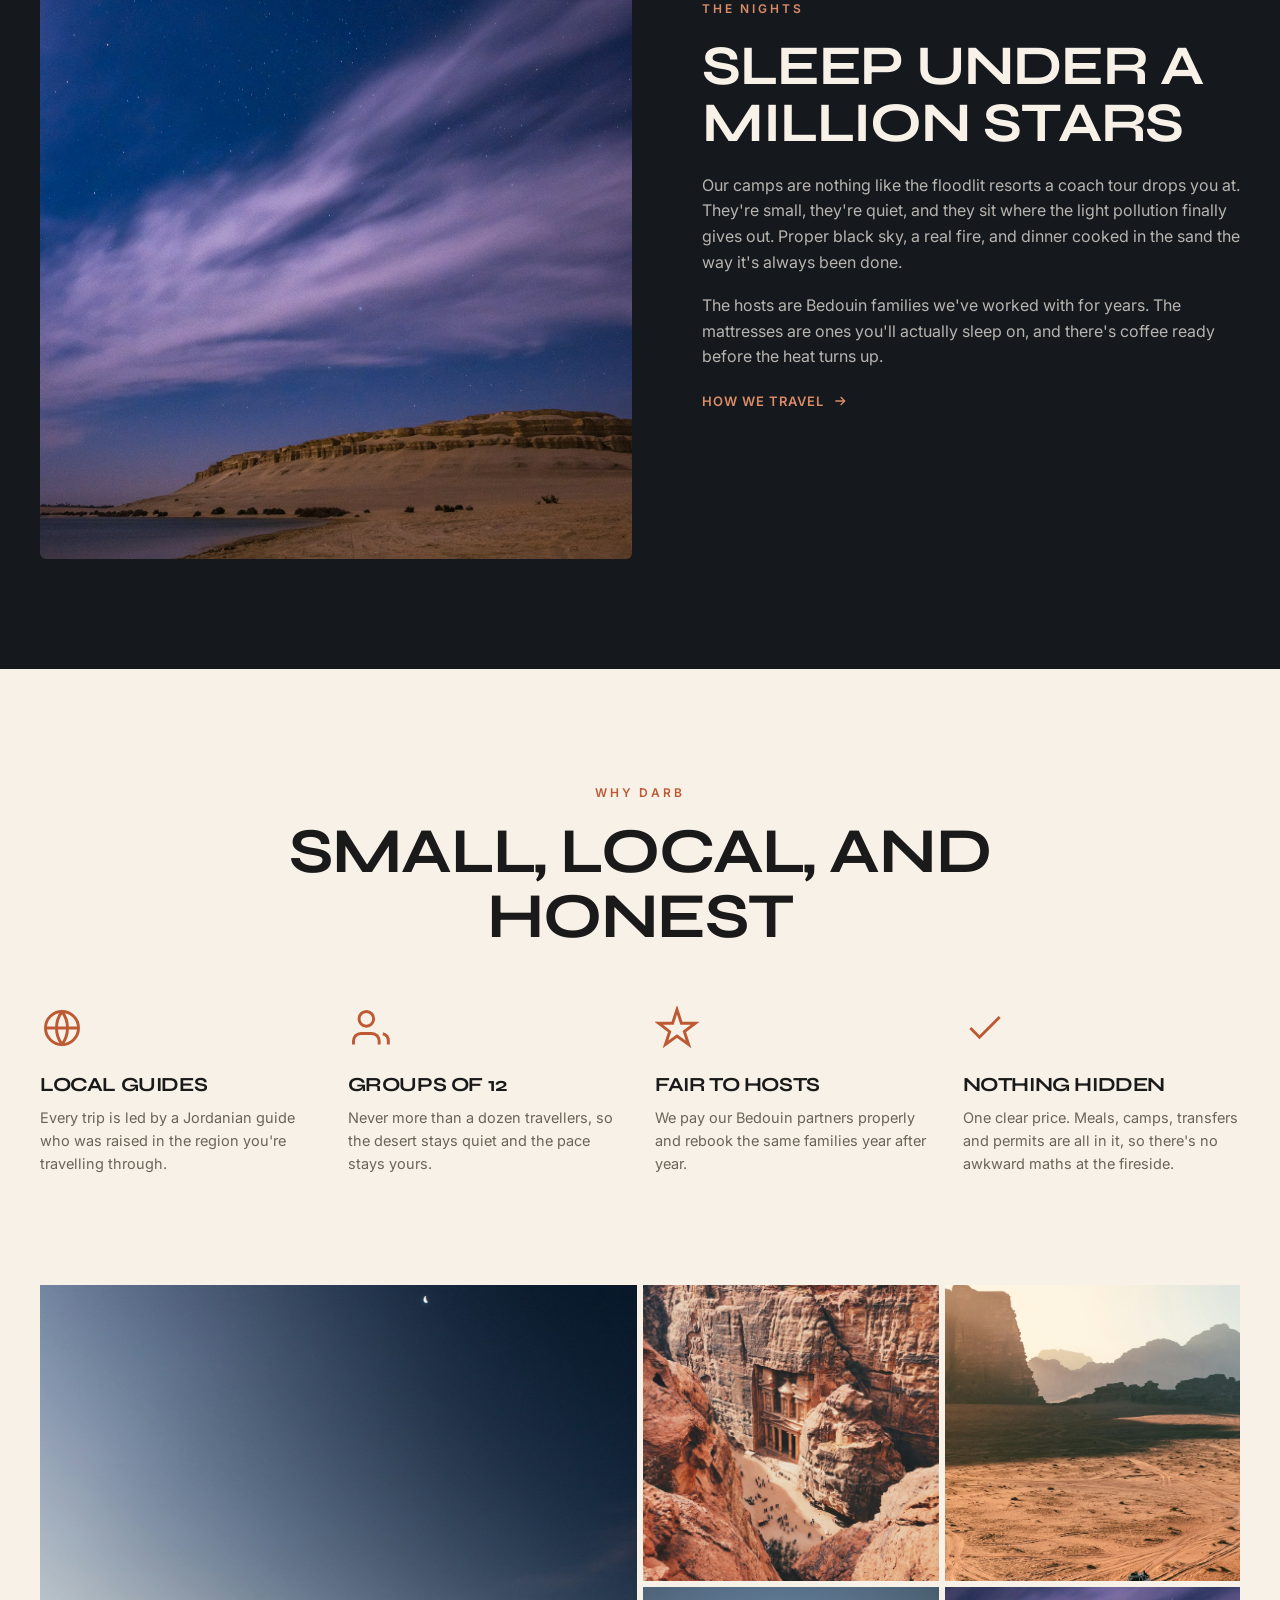
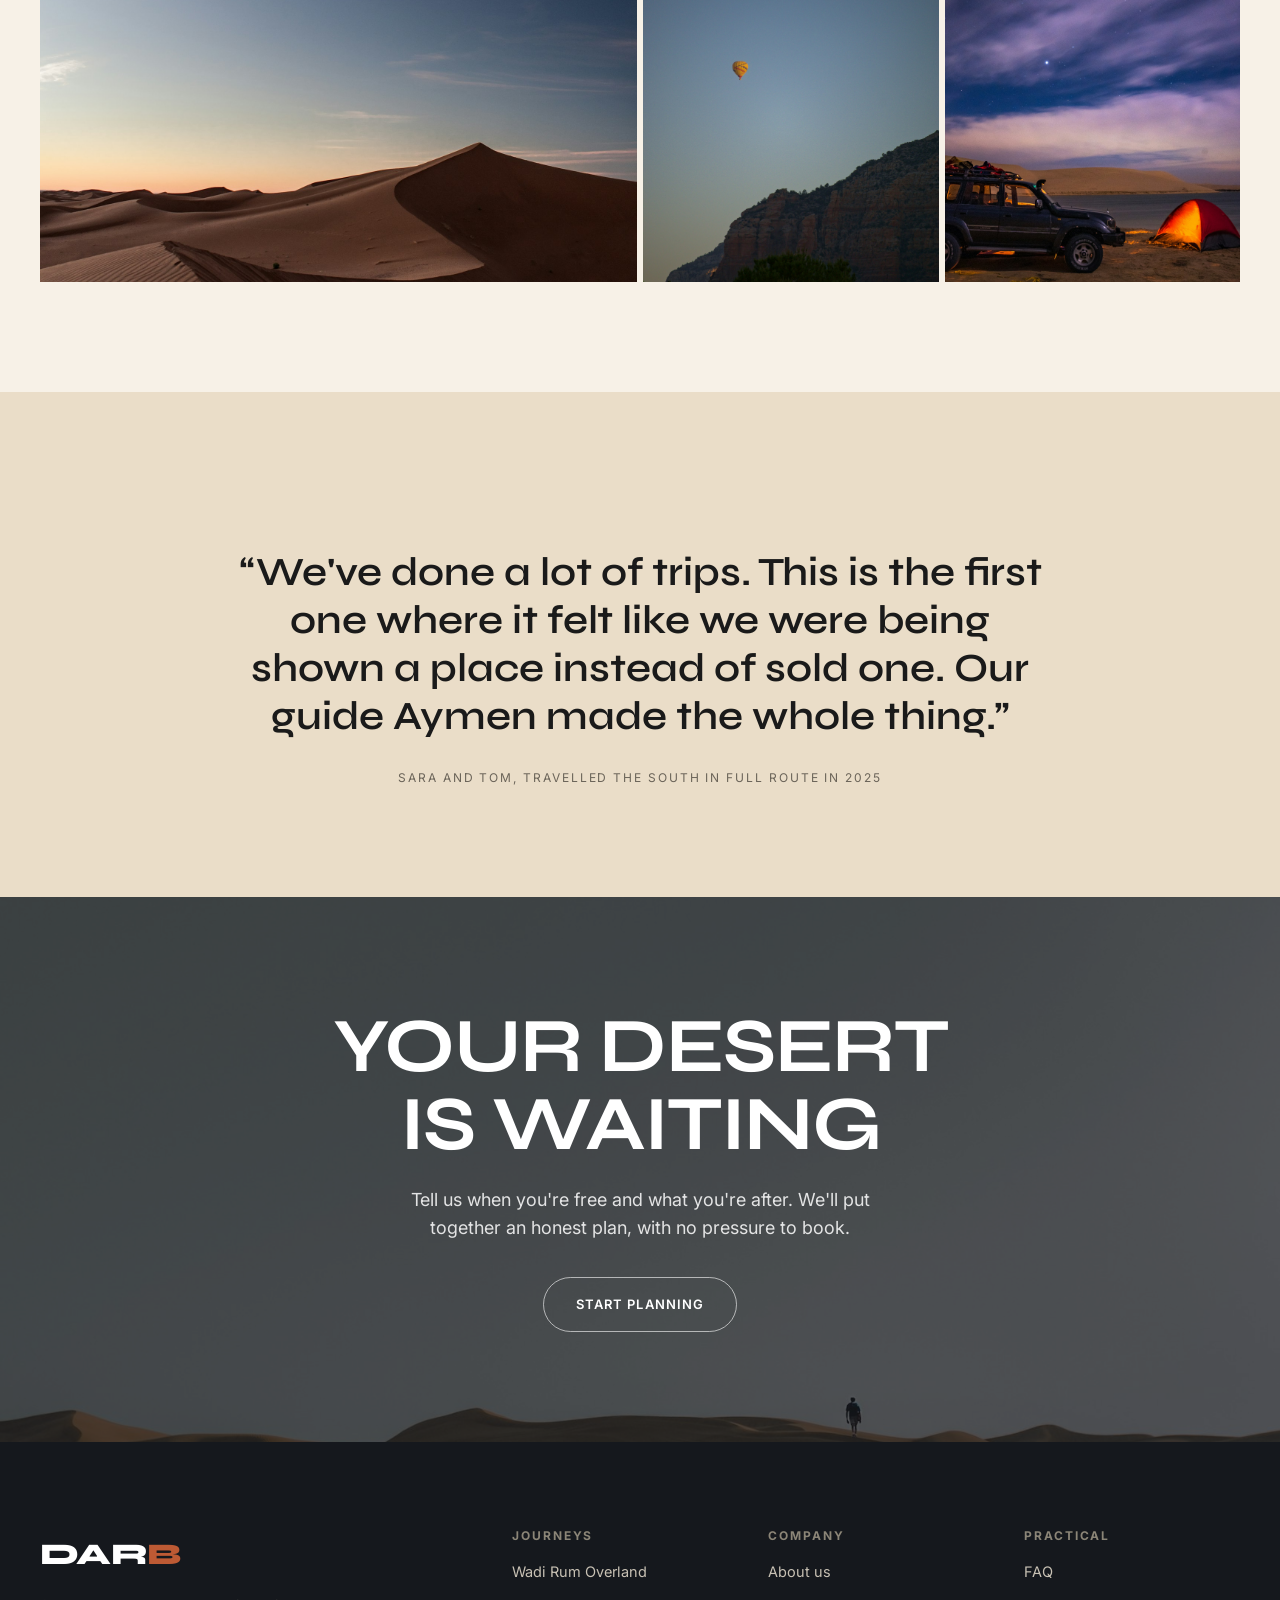
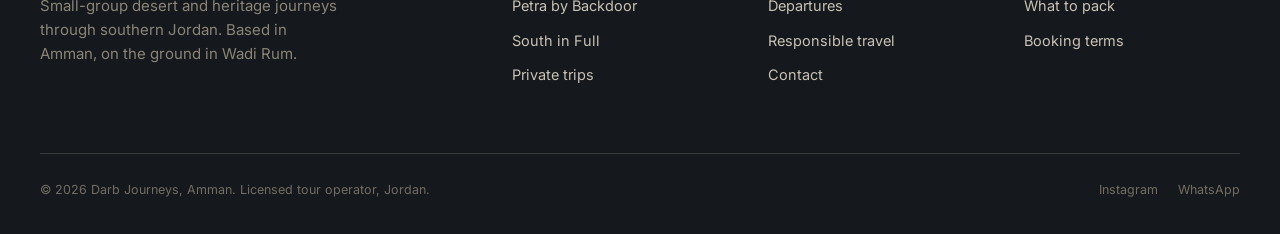
==== commit 1cb81f86: "Rename brand LineEscape -> Darb; use made-up contact details Showcase site, not a live client site y" ====
--- a/index.html
+++ b/index.html
@@ -3,9 +3,9 @@
 <head>
 <meta charset="UTF-8">
 <meta name="viewport" content="width=device-width, initial-scale=1.0">
-<title>LineEscape - Small-Group Desert &amp; Heritage Journeys in Jordan</title>
-<meta name="description" content="LineEscape runs small-group journeys through Wadi Rum, Petra and the Jordanian desert. Guided by locals, capped at twelve travellers, planned to the last detail.">
-<meta property="og:title" content="LineEscape - Desert &amp; Heritage Journeys">
+<title>Darb - Small-Group Desert &amp; Heritage Journeys in Jordan</title>
+<meta name="description" content="Darb runs small-group journeys through Wadi Rum, Petra and the Jordanian desert. Guided by locals, capped at twelve travellers, planned to the last detail.">
+<meta property="og:title" content="Darb - Desert &amp; Heritage Journeys">
 <meta property="og:image" content="assets/img/rum-1.jpg">
 <meta name="theme-color" content="#15181d">
 <link rel="icon" href="assets/favicon.svg" type="image/svg+xml">
@@ -18,7 +18,7 @@
 <header>
   <div class="wrap nav">
     <button class="burger" aria-label="Menu"><span></span><span></span><span></span></button>
-    <a href="index.html" class="brand-word">Line<span>Escape</span></a>
+    <a href="index.html" class="brand-word">Dar<span>b</span></a>
     <nav class="nav-links">
       <a href="experiences.html">Journeys</a>
       <a href="departures.html">Departures</a>
@@ -121,7 +121,7 @@
 <!-- WHY -->
 <section>
   <div class="wrap">
-    <div class="sec-head center"><span class="eyebrow" data-r>Why LineEscape</span><h2 data-r>Small, local, and honest</h2></div>
+    <div class="sec-head center"><span class="eyebrow" data-r>Why Darb</span><h2 data-r>Small, local, and honest</h2></div>
     <div class="why-grid">
       <div class="why" data-r><svg class="ic" viewBox="0 0 24 24" fill="none" stroke="currentColor" stroke-width="1.6"><circle cx="12" cy="12" r="9"/><path d="M12 3a15 15 0 0 1 0 18M12 3a15 15 0 0 0 0 18M3 12h18"/></svg><h3>Local guides</h3><p>Every trip is led by a Jordanian guide who was raised in the region you're travelling through.</p></div>
       <div class="why" data-r><svg class="ic" viewBox="0 0 24 24" fill="none" stroke="currentColor" stroke-width="1.6"><path d="M17 21v-2a4 4 0 0 0-4-4H7a4 4 0 0 0-4 4v2"/><circle cx="10" cy="7" r="4"/><path d="M22 21v-2a4 4 0 0 0-3-3.87"/></svg><h3>Groups of 12</h3><p>Never more than a dozen travellers, so the desert stays quiet and the pace stays yours.</p></div>
@@ -166,12 +166,12 @@
 <footer>
   <div class="wrap">
     <div class="foot-top">
-      <div class="foot-brand"><span class="brand-word">Line<span style="color:var(--terra)">Escape</span></span><p>Small-group desert and heritage journeys through southern Jordan. Based in Amman, on the ground in Wadi Rum.</p></div>
+      <div class="foot-brand"><span class="brand-word">Dar<span style="color:var(--terra)">b</span></span><p>Small-group desert and heritage journeys through southern Jordan. Based in Amman, on the ground in Wadi Rum.</p></div>
       <div class="foot-col"><h4>Journeys</h4><a href="experiences.html">Wadi Rum Overland</a><a href="experiences.html">Petra by Backdoor</a><a href="experiences.html">South in Full</a><a href="experiences.html">Private trips</a></div>
       <div class="foot-col"><h4>Company</h4><a href="about.html">About us</a><a href="departures.html">Departures</a><a href="about.html">Responsible travel</a><a href="enquire.html">Contact</a></div>
       <div class="foot-col"><h4>Practical</h4><a href="enquire.html">FAQ</a><a href="enquire.html">What to pack</a><a href="enquire.html">Booking terms</a></div>
     </div>
-    <div class="foot-bottom"><span>© <span data-year>2026</span> LineEscape Travel, Amman. Licensed tour operator, Jordan.</span><div class="socials"><a href="https://instagram.com/lineescape.jo" target="_blank" rel="noopener">Instagram</a><a href="https://wa.me/962790124455" target="_blank" rel="noopener">WhatsApp</a></div></div>
+    <div class="foot-bottom"><span>© <span data-year>2026</span> Darb Journeys, Amman. Licensed tour operator, Jordan.</span><div class="socials"><a href="https://instagram.com/darb.journeys" target="_blank" rel="noopener">Instagram</a><a href="https://wa.me/962795550288" target="_blank" rel="noopener">WhatsApp</a></div></div>
   </div>
 </footer>
 <script src="assets/js/main.js"></script>
--- a/assets/css/style.css
+++ b/assets/css/style.css
@@ -1,4 +1,4 @@
-/* LineEscape — desert & heritage journeys. Design system. */
+/* Darb — desert & heritage journeys. Design system. */
 :root{
   --paper:#f7f1e7; --sand:#eaddc8; --dune:#d8c3a2; --night:#15181d; --night-2:#1e232b;
   --terra:#bd5a34; --terra-soft:#d98c67; --ink:#1a1a1a; --muted:#6b6459; --cream:#efe6d6;
